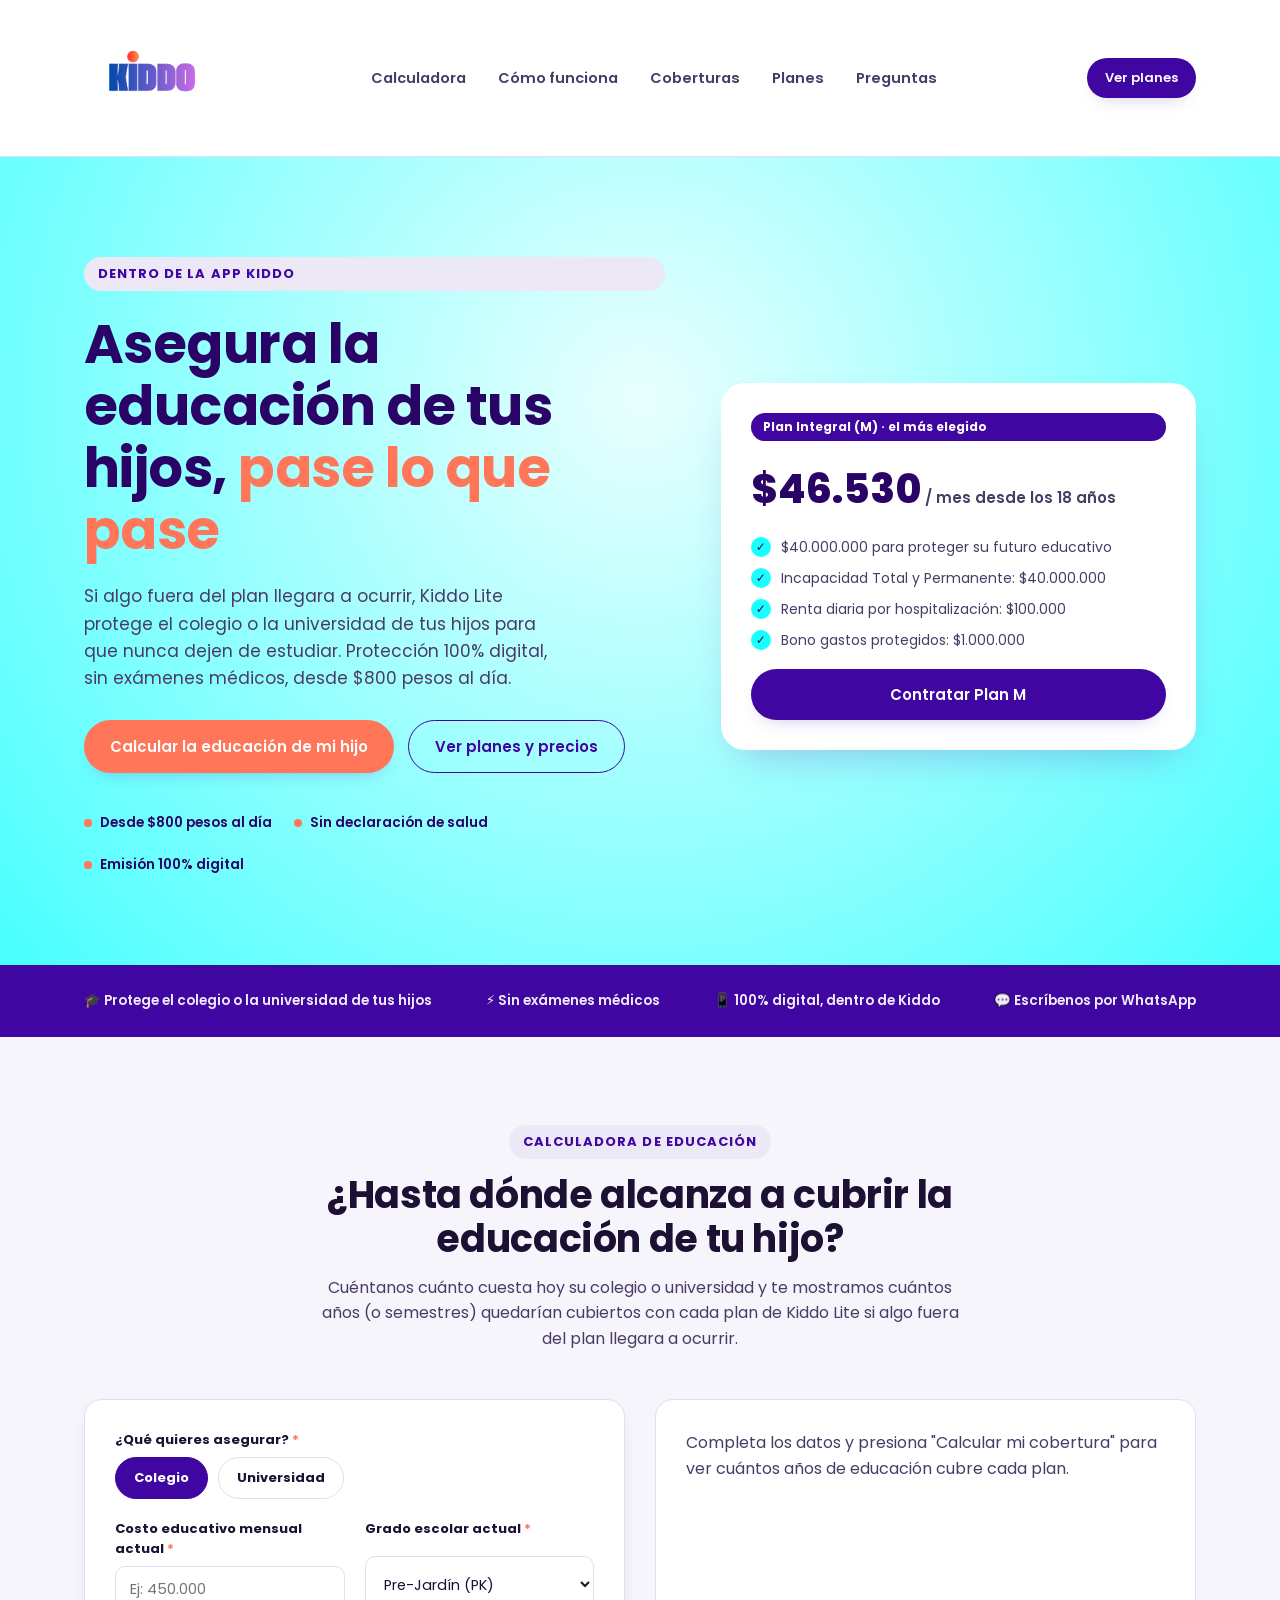
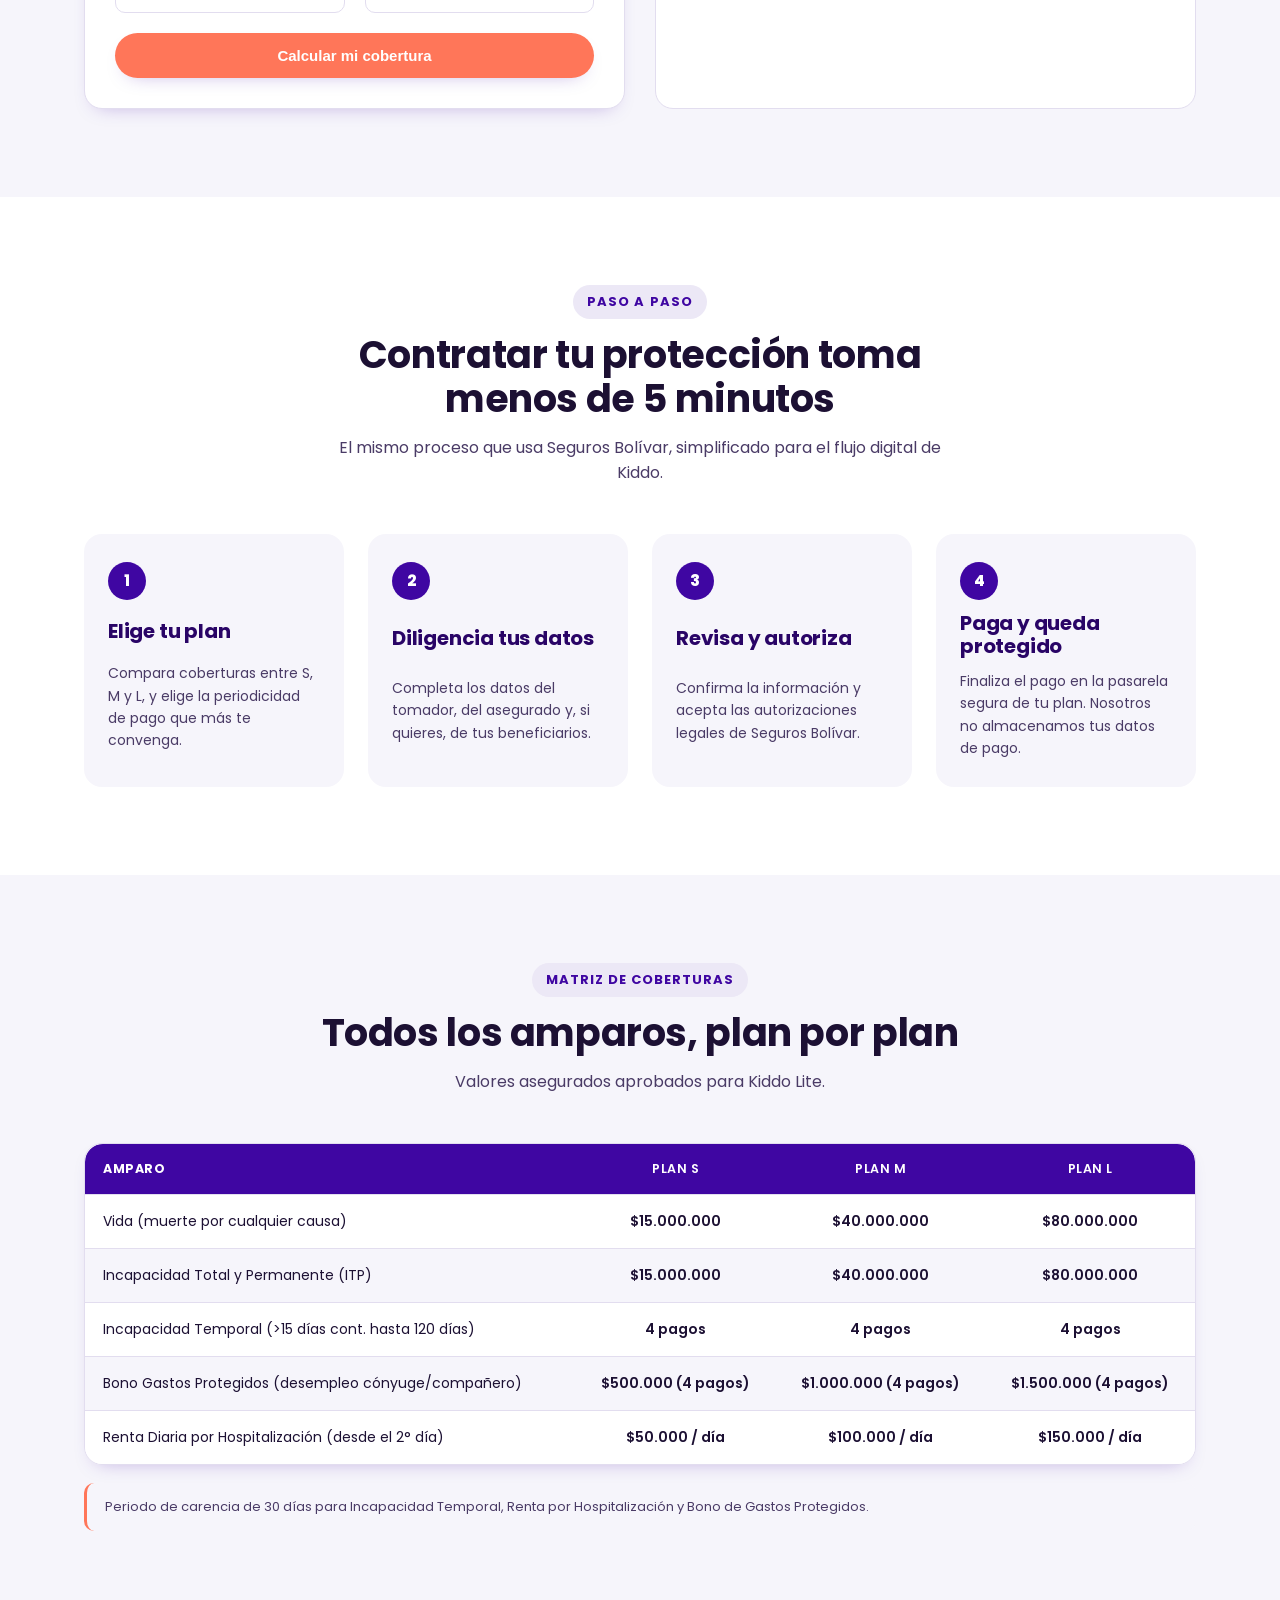
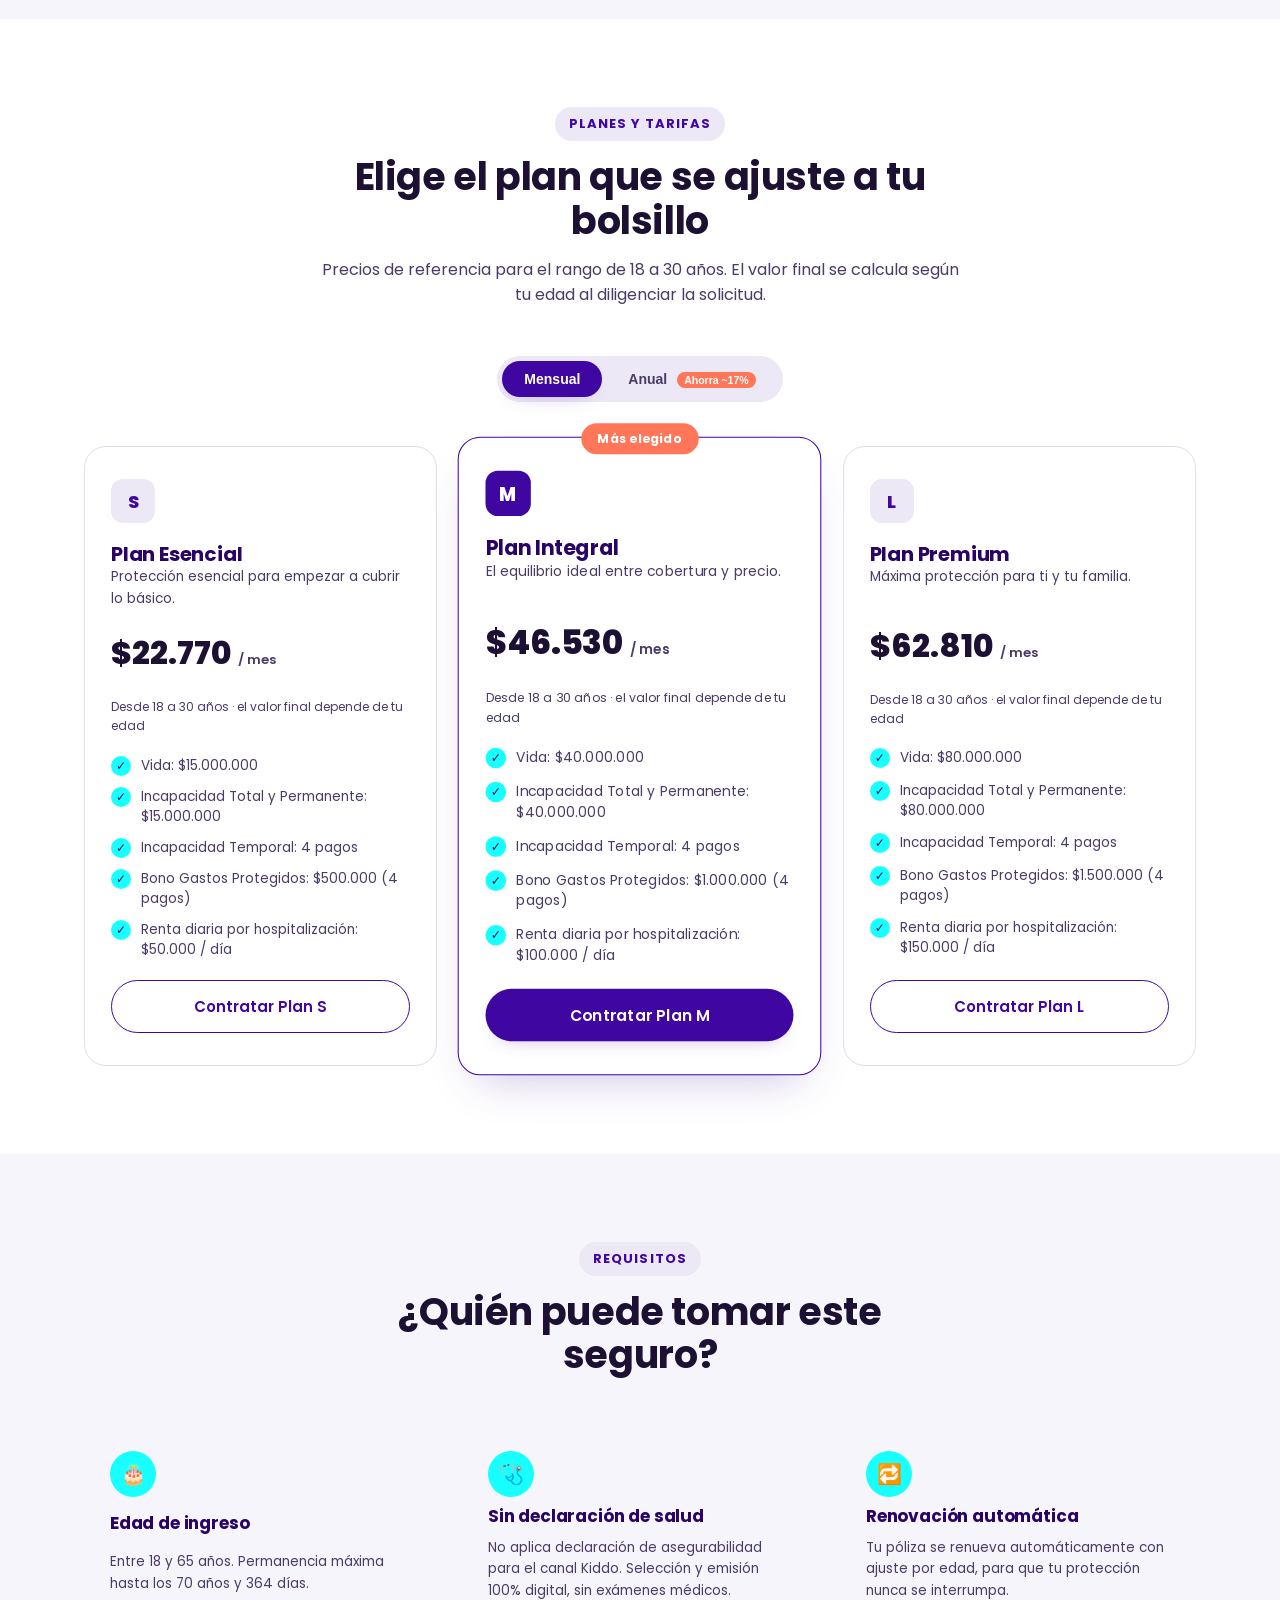
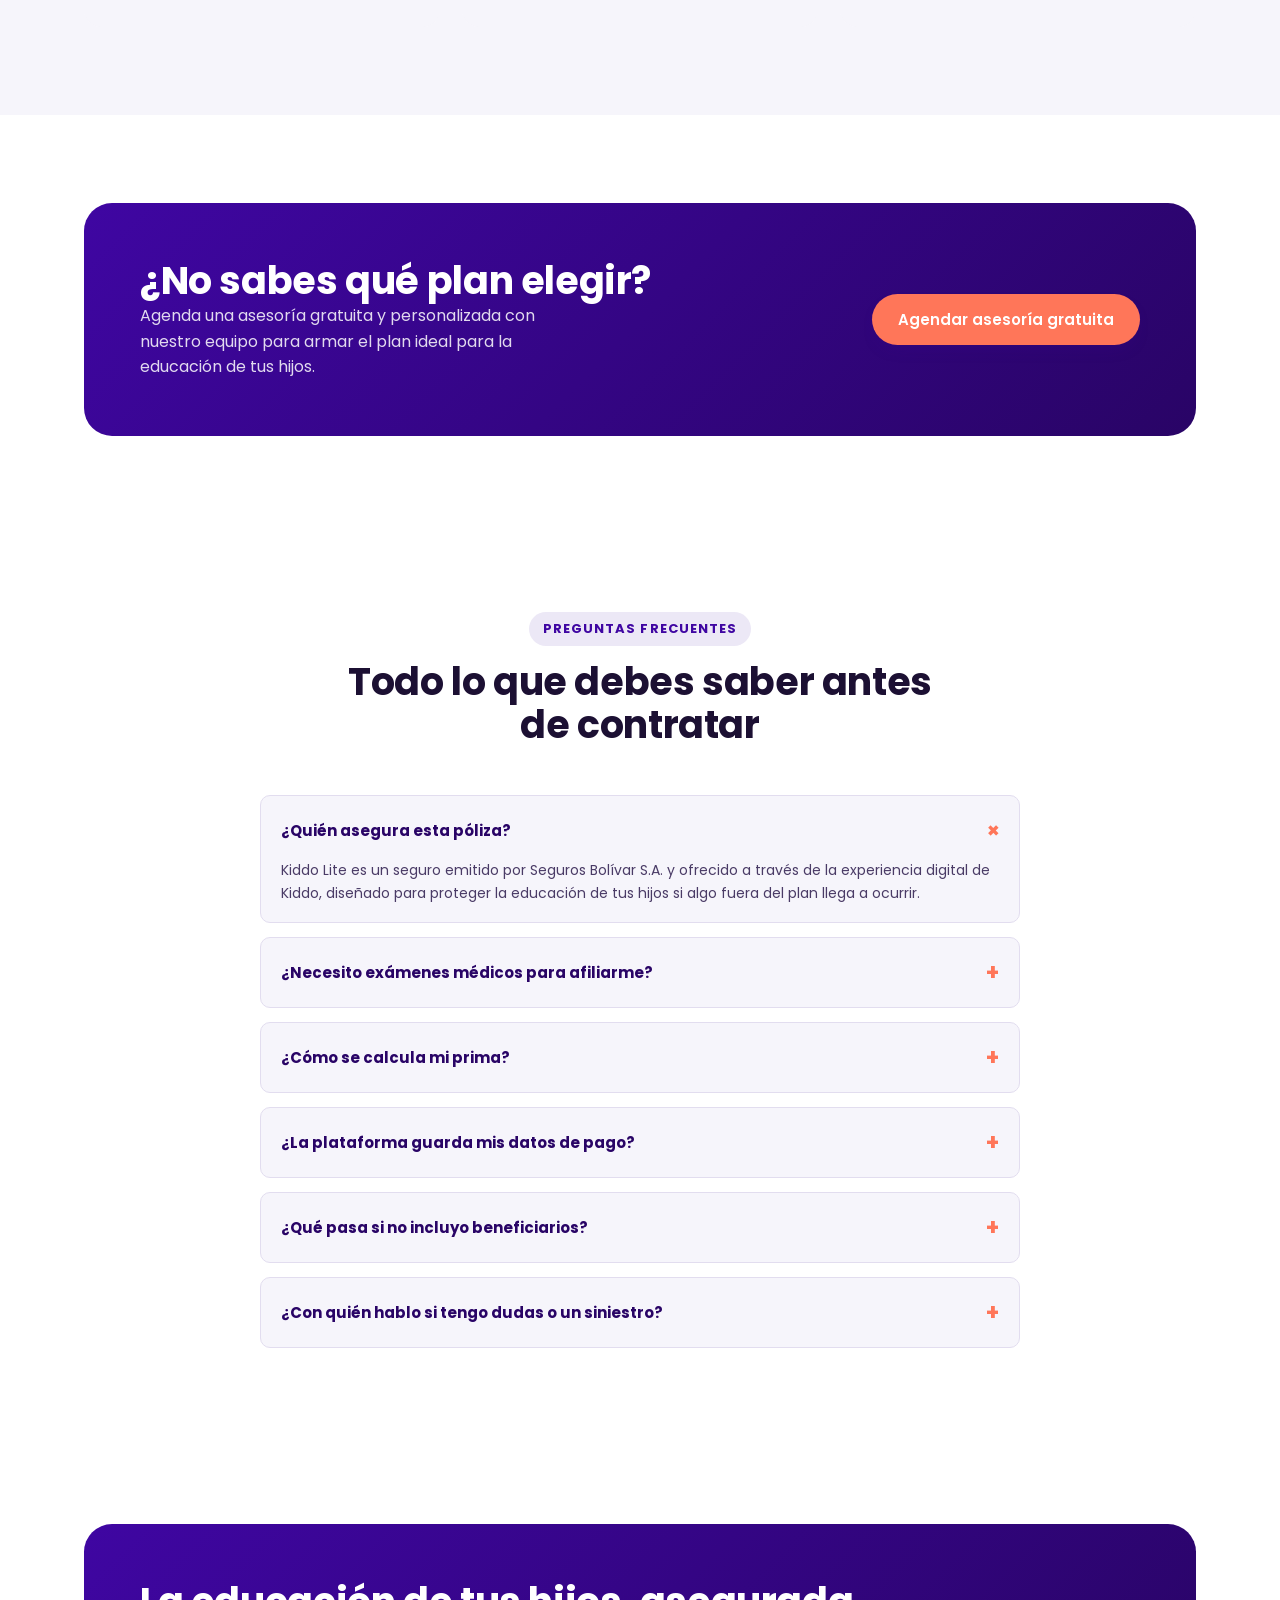
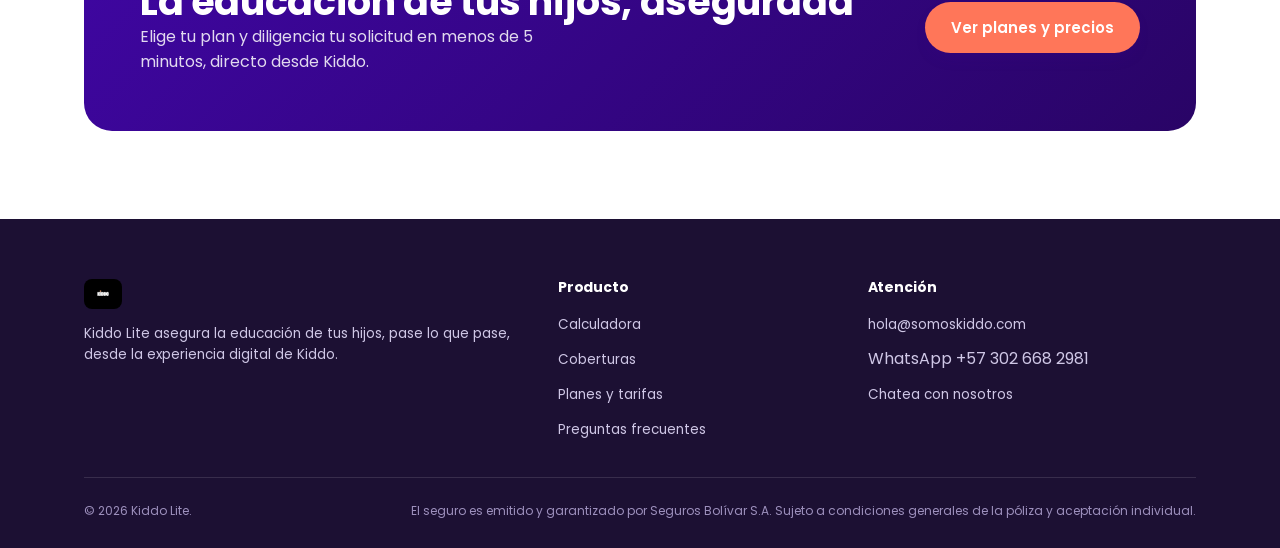
==== index.html @ c61761e7 "Initial commit: Kiddo Lite landing, solicitud y calculadora de educación Co-Authored-By: Claude Sonn" ====
<!DOCTYPE html>
<html lang="es">
<head>
<meta charset="UTF-8" />
<meta name="viewport" content="width=device-width, initial-scale=1.0" />
<title>Kiddo Lite — Asegura la educación de tus hijos</title>
<meta name="description" content="Kiddo Lite protege el colegio o la universidad de tus hijos si algo fuera del plan llega a ocurrir. 100% digital, sin exámenes médicos, desde $800 pesos al día." />
<link rel="icon" href="assets/img/simbolo-kiddo.png" />
<link rel="preconnect" href="https://fonts.googleapis.com" />
<link href="https://fonts.googleapis.com/css2?family=Poppins:wght@400;500;600;700;800&display=swap" rel="stylesheet" />
<link rel="stylesheet" href="assets/css/styles.css" />
</head>
<body>

<header class="site-header">
  <div class="container">
    <a href="index.html" class="logo"><img src="assets/img/logo-kiddo-color.png" alt="Kiddo" /></a>
    <nav class="nav-links">
      <a href="#calculadora">Calculadora</a>
      <a href="#como-funciona">Cómo funciona</a>
      <a href="#coberturas">Coberturas</a>
      <a href="#planes">Planes</a>
      <a href="#preguntas">Preguntas</a>
    </nav>
    <div class="header-actions">
      <a href="#planes" class="btn btn-morado btn-sm">Ver planes</a>
    </div>
  </div>
</header>

<section class="hero">
  <div class="container">
    <div class="hero-copy">
      <span class="eyebrow">Dentro de la app Kiddo</span>
      <h1>Asegura la educación de tus hijos, <span>pase lo que pase</span></h1>
      <p>Si algo fuera del plan llegara a ocurrir, Kiddo Lite protege el colegio o la universidad de tus hijos para que nunca dejen de estudiar. Protección 100% digital, sin exámenes médicos, desde $800 pesos al día.</p>
      <div class="hero-actions">
        <a href="#calculadora" class="btn btn-naranja">Calcular la educación de mi hijo</a>
        <a href="#planes" class="btn btn-ghost">Ver planes y precios</a>
      </div>
      <ul class="hero-trust">
        <li>Desde $800 pesos al día</li>
        <li>Sin declaración de salud</li>
        <li>Emisión 100% digital</li>
      </ul>
    </div>
    <div class="hero-card">
      <span class="tag">Plan Integral (M) · el más elegido</span>
      <div class="price">$46.530<small> / mes desde los 18 años</small></div>
      <ul>
        <li><span class="check">✓</span> $40.000.000 para proteger su futuro educativo</li>
        <li><span class="check">✓</span> Incapacidad Total y Permanente: $40.000.000</li>
        <li><span class="check">✓</span> Renta diaria por hospitalización: $100.000</li>
        <li><span class="check">✓</span> Bono gastos protegidos: $1.000.000</li>
      </ul>
      <a href="solicitud.html?plan=M&periodo=mensual" class="btn btn-morado btn-block">Contratar Plan M</a>
    </div>
  </div>
</section>

<div class="trust-strip">
  <div class="container">
    <span>🎓 Protege el colegio o la universidad de tus hijos</span>
    <span>⚡ Sin exámenes médicos</span>
    <span>📱 100% digital, dentro de Kiddo</span>
    <span>💬 Escríbenos por WhatsApp</span>
  </div>
</div>

<section id="calculadora" class="bg-soft">
  <div class="container">
    <div class="section-head">
      <span class="eyebrow">Calculadora de educación</span>
      <h2>¿Hasta dónde alcanza a cubrir la educación de tu hijo?</h2>
      <p>Cuéntanos cuánto cuesta hoy su colegio o universidad y te mostramos cuántos años (o semestres) quedarían cubiertos con cada plan de Kiddo Lite si algo fuera del plan llegara a ocurrir.</p>
    </div>

    <div class="calc-shell">
      <div class="calc-form">
        <div class="field full">
          <label>¿Qué quieres asegurar? <span class="req">*</span></label>
          <div class="radio-row" id="calc-radios-nivel">
            <label class="radio-chip"><input type="radio" name="calcNivel" value="colegio" /> Colegio</label>
            <label class="radio-chip"><input type="radio" name="calcNivel" value="universidad" /> Universidad</label>
          </div>
        </div>

        <div class="field-grid" id="calc-campos-colegio">
          <div class="field">
            <label>Costo educativo mensual actual <span class="req">*</span></label>
            <input type="number" id="calc-costo-colegio" min="0" placeholder="Ej: 450.000" />
          </div>
          <div class="field">
            <label>Grado escolar actual <span class="req">*</span></label>
            <select id="calc-grado"></select>
          </div>
        </div>

        <div class="field-grid" id="calc-campos-universidad" style="display:none">
          <div class="field full">
            <label>Costo por semestre actual <span class="req">*</span></label>
            <input type="number" id="calc-costo-universidad" min="0" placeholder="Ej: 6.500.000" />
          </div>
        </div>

        <span class="error-msg" id="calc-error" style="display:none">Ingresa un costo válido para calcular la cobertura.</span>

        <button type="button" class="btn btn-naranja" id="calc-btn">Calcular mi cobertura</button>
      </div>

      <div class="calc-resultado" id="calc-resultado">
        <p class="hint">Completa los datos y presiona "Calcular mi cobertura" para ver cuántos años de educación cubre cada plan.</p>
      </div>
    </div>
  </div>
</section>

<section id="como-funciona">
  <div class="container">
    <div class="section-head">
      <span class="eyebrow">Paso a paso</span>
      <h2>Contratar tu protección toma menos de 5 minutos</h2>
      <p>El mismo proceso que usa Seguros Bolívar, simplificado para el flujo digital de Kiddo.</p>
    </div>
    <div class="steps-grid">
      <div class="step-card">
        <div class="step-num">1</div>
        <h3>Elige tu plan</h3>
        <p>Compara coberturas entre S, M y L, y elige la periodicidad de pago que más te convenga.</p>
      </div>
      <div class="step-card">
        <div class="step-num">2</div>
        <h3>Diligencia tus datos</h3>
        <p>Completa los datos del tomador, del asegurado y, si quieres, de tus beneficiarios.</p>
      </div>
      <div class="step-card">
        <div class="step-num">3</div>
        <h3>Revisa y autoriza</h3>
        <p>Confirma la información y acepta las autorizaciones legales de Seguros Bolívar.</p>
      </div>
      <div class="step-card">
        <div class="step-num">4</div>
        <h3>Paga y queda protegido</h3>
        <p>Finaliza el pago en la pasarela segura de tu plan. Nosotros no almacenamos tus datos de pago.</p>
      </div>
    </div>
  </div>
</section>

<section id="coberturas" class="bg-soft">
  <div class="container">
    <div class="section-head">
      <span class="eyebrow">Matriz de coberturas</span>
      <h2>Todos los amparos, plan por plan</h2>
      <p>Valores asegurados aprobados para Kiddo Lite.</p>
    </div>
    <div class="table-wrap">
      <table class="cobertura-table">
        <thead>
          <tr>
            <th>Amparo</th>
            <th>Plan S</th>
            <th>Plan M</th>
            <th>Plan L</th>
          </tr>
        </thead>
        <tbody id="tabla-coberturas"></tbody>
      </table>
    </div>
    <p class="carencia-note" id="nota-carencia"></p>
  </div>
</section>

<section id="planes">
  <div class="container">
    <div class="section-head">
      <span class="eyebrow">Planes y tarifas</span>
      <h2>Elige el plan que se ajuste a tu bolsillo</h2>
      <p>Precios de referencia para el rango de 18 a 30 años. El valor final se calcula según tu edad al diligenciar la solicitud.</p>
    </div>

    <div class="text-center">
      <div class="pricing-toggle" role="group" aria-label="Periodicidad de pago">
        <button type="button" data-periodo="mensual" class="active">Mensual</button>
        <button type="button" data-periodo="anual">Anual <span class="save-badge">Ahorra ~17%</span></button>
      </div>
    </div>

    <div class="pricing-grid" id="pricing-grid"></div>
  </div>
</section>

<section id="elegibilidad" class="bg-soft">
  <div class="container">
    <div class="section-head">
      <span class="eyebrow">Requisitos</span>
      <h2>¿Quién puede tomar este seguro?</h2>
    </div>
    <div class="eligibility-grid">
      <div class="eligibility-card">
        <div class="icon-circle">🎂</div>
        <h3>Edad de ingreso</h3>
        <p>Entre 18 y 65 años. Permanencia máxima hasta los 70 años y 364 días.</p>
      </div>
      <div class="eligibility-card">
        <div class="icon-circle">🩺</div>
        <h3>Sin declaración de salud</h3>
        <p>No aplica declaración de asegurabilidad para el canal Kiddo. Selección y emisión 100% digital, sin exámenes médicos.</p>
      </div>
      <div class="eligibility-card">
        <div class="icon-circle">🔁</div>
        <h3>Renovación automática</h3>
        <p>Tu póliza se renueva automáticamente con ajuste por edad, para que tu protección nunca se interrumpa.</p>
      </div>
    </div>
  </div>
</section>

<section id="asesoria">
  <div class="container">
    <div class="cta-final">
      <div>
        <h2>¿No sabes qué plan elegir?</h2>
        <p>Agenda una asesoría gratuita y personalizada con nuestro equipo para armar el plan ideal para la educación de tus hijos.</p>
      </div>
      <a href="https://meetings.hubspot.com/marketto/kiddo" target="_blank" rel="noopener" class="btn btn-naranja">Agendar asesoría gratuita</a>
    </div>
  </div>
</section>

<section id="preguntas">
  <div class="container">
    <div class="section-head">
      <span class="eyebrow">Preguntas frecuentes</span>
      <h2>Todo lo que debes saber antes de contratar</h2>
    </div>
    <div class="faq-list">
      <details class="faq-item" open>
        <summary>¿Quién asegura esta póliza?</summary>
        <p>Kiddo Lite es un seguro emitido por Seguros Bolívar S.A. y ofrecido a través de la experiencia digital de Kiddo, diseñado para proteger la educación de tus hijos si algo fuera del plan llega a ocurrir.</p>
      </details>
      <details class="faq-item">
        <summary>¿Necesito exámenes médicos para afiliarme?</summary>
        <p>No. Para el canal Kiddo no aplica declaración de asegurabilidad ni exámenes médicos: el proceso de selección y emisión es 100% simplificado y digital.</p>
      </details>
      <details class="faq-item">
        <summary>¿Cómo se calcula mi prima?</summary>
        <p>La prima depende del plan elegido (S, M o L), la periodicidad de pago (mensual o anual) y tu rango de edad. La calculamos automáticamente al diligenciar tu fecha de nacimiento en la solicitud.</p>
      </details>
      <details class="faq-item">
        <summary>¿La plataforma guarda mis datos de pago?</summary>
        <p>No. Esta plataforma solo captura tus datos como tomador y asegurado para la solicitud. El pago se realiza en la pasarela segura de tu plan; nunca solicitamos ni almacenamos números de tarjeta o cuenta aquí.</p>
      </details>
      <details class="faq-item">
        <summary>¿Qué pasa si no incluyo beneficiarios?</summary>
        <p>Si no diligencias beneficiarios, aplica lo dispuesto por Ley (herederos), tal como lo indica el formulario oficial de Seguros Bolívar.</p>
      </details>
      <details class="faq-item">
        <summary>¿Con quién hablo si tengo dudas o un siniestro?</summary>
        <p>Puedes escribirnos a hola@somoskiddo.com o por WhatsApp al +57 302 668 2981. El pago de reclamaciones se realiza entre 20 y 25 días calendario después de radicar los soportes completos.</p>
      </details>
    </div>
  </div>
</section>

<section>
  <div class="container">
    <div class="cta-final">
      <div>
        <h2>La educación de tus hijos, asegurada</h2>
        <p>Elige tu plan y diligencia tu solicitud en menos de 5 minutos, directo desde Kiddo.</p>
      </div>
      <a href="#planes" class="btn btn-naranja">Ver planes y precios</a>
    </div>
  </div>
</section>

<footer class="site-footer">
  <div class="container">
    <div class="footer-grid">
      <div>
        <div class="footer-logo"><img src="assets/img/logo-kiddo-white-blackbg.png" alt="Kiddo" style="background:#000;border-radius:8px;padding:6px 10px;" /></div>
        <p>Kiddo Lite asegura la educación de tus hijos, pase lo que pase, desde la experiencia digital de Kiddo.</p>
      </div>
      <div>
        <h4>Producto</h4>
        <ul>
          <li><a href="#calculadora">Calculadora</a></li>
          <li><a href="#coberturas">Coberturas</a></li>
          <li><a href="#planes">Planes y tarifas</a></li>
          <li><a href="#preguntas">Preguntas frecuentes</a></li>
        </ul>
      </div>
      <div>
        <h4>Atención</h4>
        <ul>
          <li><a href="mailto:hola@somoskiddo.com">hola@somoskiddo.com</a></li>
          <li>WhatsApp +57 302 668 2981</li>
          <li><a href="https://wa.me/15175144120" target="_blank" rel="noopener">Chatea con nosotros</a></li>
        </ul>
      </div>
    </div>
    <div class="footer-bottom">
      <span>© 2026 Kiddo Lite.</span>
      <span>El seguro es emitido y garantizado por Seguros Bolívar S.A. Sujeto a condiciones generales de la póliza y aceptación individual.</span>
    </div>
  </div>
</footer>

<script src="assets/js/data.js"></script>
<script src="assets/js/main.js"></script>
<script src="assets/js/calculadora.js"></script>
</body>
</html>
---- assets/css/styles.css ----
/* ==========================================================================
   Kiddo Lite — Asegura la educación de tus hijos
   Paleta de marca: azul claro #17FFFF · morado #3F06A2 · naranja #FF7659 · blanco #FFFFFF
   ========================================================================== */

:root {
  --azul-claro: #17ffff;
  --morado: #3f06a2;
  --morado-oscuro: #290466;
  --naranja: #ff7659;
  --naranja-oscuro: #e85a3d;
  --blanco: #ffffff;

  --tinta: #1c1033;
  --tinta-suave: #4a3b66;
  --gris-100: #f6f5fb;
  --gris-200: #ece8f6;
  --gris-300: #d9d2ea;
  --linea: #e2ddef;

  --exito: #1f9d55;
  --alerta: #c0392b;

  --radio: 18px;
  --radio-sm: 10px;
  --sombra: 0 20px 45px -20px rgba(63, 6, 162, 0.28);
  --sombra-sm: 0 8px 20px -12px rgba(63, 6, 162, 0.35);

  --fuente: "Poppins", "Segoe UI", system-ui, -apple-system, sans-serif;
}

* {
  box-sizing: border-box;
}

html {
  scroll-behavior: smooth;
}

body {
  margin: 0;
  font-family: var(--fuente);
  color: var(--tinta);
  background: var(--blanco);
  -webkit-font-smoothing: antialiased;
}

img {
  max-width: 100%;
  display: block;
}

a {
  color: inherit;
  text-decoration: none;
}

ul {
  margin: 0;
  padding: 0;
  list-style: none;
}

.container {
  width: 100%;
  max-width: 1160px;
  margin: 0 auto;
  padding: 0 24px;
}

section {
  padding: 88px 0;
}

.eyebrow {
  display: inline-flex;
  align-items: center;
  gap: 8px;
  font-size: 13px;
  font-weight: 700;
  letter-spacing: 0.08em;
  text-transform: uppercase;
  color: var(--morado);
  background: var(--gris-200);
  padding: 7px 14px;
  border-radius: 999px;
}

h1,
h2,
h3,
h4 {
  margin: 0;
  font-weight: 700;
  line-height: 1.15;
  letter-spacing: -0.01em;
}

h1 {
  font-size: clamp(34px, 5vw, 54px);
}

h2 {
  font-size: clamp(28px, 3.6vw, 38px);
}

h3 {
  font-size: 20px;
}

p {
  margin: 0;
  line-height: 1.6;
  color: var(--tinta-suave);
}

.section-head {
  max-width: 640px;
  margin: 0 auto 48px;
  text-align: center;
  display: grid;
  gap: 14px;
  justify-items: center;
}

.section-head.left {
  margin: 0 0 40px;
  text-align: left;
  justify-items: start;
}

/* ---------- Botones ---------- */
.btn {
  display: inline-flex;
  align-items: center;
  justify-content: center;
  gap: 8px;
  padding: 14px 26px;
  border-radius: 999px;
  font-weight: 600;
  font-size: 15px;
  border: none;
  cursor: pointer;
  transition: transform 0.15s ease, box-shadow 0.15s ease, background 0.15s ease;
  white-space: nowrap;
}

.btn:active {
  transform: translateY(1px);
}

.btn-naranja {
  background: var(--naranja);
  color: var(--blanco);
  box-shadow: var(--sombra-sm);
}

.btn-naranja:hover {
  background: var(--naranja-oscuro);
}

.btn-morado {
  background: var(--morado);
  color: var(--blanco);
  box-shadow: var(--sombra-sm);
}

.btn-morado:hover {
  background: var(--morado-oscuro);
}

.btn-ghost {
  background: transparent;
  color: var(--morado);
  border: 1.5px solid var(--morado);
}

.btn-ghost:hover {
  background: var(--gris-200);
}

.btn-block {
  width: 100%;
}

.btn-sm {
  padding: 10px 18px;
  font-size: 13px;
}

.btn[disabled] {
  opacity: 0.45;
  cursor: not-allowed;
}

/* ---------- Header ---------- */
.site-header {
  position: sticky;
  top: 0;
  z-index: 50;
  background: rgba(255, 255, 255, 0.9);
  backdrop-filter: blur(10px);
  border-bottom: 1px solid var(--linea);
}

.site-header .container {
  display: flex;
  align-items: center;
  justify-content: space-between;
  min-height: 78px;
  padding-top: 10px;
  padding-bottom: 10px;
}

.logo img {
  height: 136px;
  width: auto;
}

.nav-links {
  display: flex;
  align-items: center;
  gap: 32px;
}

.nav-links a {
  font-size: 14.5px;
  font-weight: 600;
  color: var(--tinta-suave);
}

.nav-links a:hover {
  color: var(--morado);
}

.header-actions {
  display: flex;
  align-items: center;
  gap: 14px;
}

.nav-toggle {
  display: none;
}

/* ---------- Hero ---------- */
.hero {
  position: relative;
  overflow: hidden;
  padding: 100px 0 90px;
  background: radial-gradient(circle at 50% 30%, #e9fffe 0%, var(--azul-claro) 130%);
}

.hero .container {
  display: grid;
  grid-template-columns: 1.1fr 0.9fr;
  gap: 56px;
  align-items: center;
}

.hero-copy {
  display: grid;
  gap: 22px;
}

.hero-copy h1 {
  color: var(--morado-oscuro);
}

.hero-copy h1 span {
  color: var(--naranja);
}

.hero-copy p {
  font-size: 17px;
  max-width: 480px;
}

.hero-actions {
  display: flex;
  gap: 14px;
  flex-wrap: wrap;
  margin-top: 6px;
}

.hero-trust {
  display: flex;
  flex-wrap: wrap;
  gap: 22px;
  margin-top: 18px;
}

.hero-trust li {
  display: flex;
  align-items: center;
  gap: 8px;
  font-size: 13.5px;
  font-weight: 600;
  color: var(--morado-oscuro);
}

.hero-trust li::before {
  content: "";
  width: 8px;
  height: 8px;
  border-radius: 50%;
  background: var(--naranja);
}

.hero-card {
  background: var(--blanco);
  border-radius: 24px;
  box-shadow: var(--sombra);
  padding: 30px;
  display: grid;
  gap: 18px;
}

.hero-card .tag {
  display: inline-flex;
  align-self: flex-start;
  background: var(--morado);
  color: var(--blanco);
  font-size: 12px;
  font-weight: 700;
  padding: 5px 12px;
  border-radius: 999px;
}

.hero-card .price {
  font-size: 40px;
  font-weight: 800;
  color: var(--morado-oscuro);
}

.hero-card .price small {
  font-size: 15px;
  font-weight: 600;
  color: var(--tinta-suave);
}

.hero-card ul {
  display: grid;
  gap: 10px;
}

.hero-card ul li {
  display: flex;
  gap: 10px;
  font-size: 14px;
  color: var(--tinta-suave);
}

.check {
  flex: none;
  width: 20px;
  height: 20px;
  border-radius: 50%;
  background: var(--azul-claro);
  display: grid;
  place-items: center;
  font-size: 12px;
  color: var(--morado-oscuro);
  font-weight: 800;
}

/* ---------- Trust strip ---------- */
.trust-strip {
  padding: 26px 0;
  background: var(--morado);
}

.trust-strip .container {
  display: flex;
  flex-wrap: wrap;
  gap: 20px 44px;
  justify-content: space-between;
  align-items: center;
}

.trust-strip span {
  color: var(--blanco);
  font-size: 13.5px;
  font-weight: 600;
  opacity: 0.92;
}

/* ---------- Cómo funciona ---------- */
.steps-grid {
  display: grid;
  grid-template-columns: repeat(4, 1fr);
  gap: 24px;
}

.step-card {
  background: var(--gris-100);
  border-radius: var(--radio);
  padding: 28px 24px;
  display: grid;
  gap: 12px;
}

.step-num {
  width: 38px;
  height: 38px;
  border-radius: 50%;
  background: var(--morado);
  color: var(--blanco);
  font-weight: 800;
  display: grid;
  place-items: center;
  font-size: 15px;
}

.step-card h3 {
  color: var(--morado-oscuro);
}

.step-card p {
  font-size: 14px;
}

/* ---------- Coberturas ---------- */
.table-wrap {
  overflow-x: auto;
  border-radius: var(--radio);
  box-shadow: var(--sombra-sm);
  border: 1px solid var(--linea);
}

table.cobertura-table {
  width: 100%;
  border-collapse: collapse;
  min-width: 640px;
  background: var(--blanco);
}

table.cobertura-table th,
table.cobertura-table td {
  padding: 16px 18px;
  text-align: left;
  font-size: 14px;
  border-bottom: 1px solid var(--linea);
}

table.cobertura-table thead th {
  background: var(--morado);
  color: var(--blanco);
  font-size: 12.5px;
  text-transform: uppercase;
  letter-spacing: 0.04em;
}

table.cobertura-table thead th:first-child {
  border-top-left-radius: var(--radio);
}

table.cobertura-table thead th:last-child {
  border-top-right-radius: var(--radio);
}

table.cobertura-table td:not(:first-child),
table.cobertura-table th:not(:first-child) {
  text-align: center;
  font-weight: 600;
}

table.cobertura-table tbody tr:last-child td {
  border-bottom: none;
}

table.cobertura-table tbody tr:nth-child(even) {
  background: var(--gris-100);
}

.carencia-note {
  margin-top: 18px;
  font-size: 13px;
  color: var(--tinta-suave);
  background: var(--gris-100);
  padding: 14px 18px;
  border-radius: var(--radio-sm);
  border-left: 3px solid var(--naranja);
}

/* ---------- Pricing ---------- */
.pricing-toggle {
  display: inline-flex;
  align-items: center;
  gap: 4px;
  background: var(--gris-200);
  padding: 5px;
  border-radius: 999px;
  margin: 0 auto 44px;
}

.pricing-toggle button {
  border: none;
  background: transparent;
  padding: 10px 22px;
  border-radius: 999px;
  font-weight: 700;
  font-size: 14px;
  color: var(--tinta-suave);
  cursor: pointer;
  transition: all 0.15s ease;
}

.pricing-toggle button.active {
  background: var(--morado);
  color: var(--blanco);
  box-shadow: var(--sombra-sm);
}

.pricing-toggle .save-badge {
  font-size: 10.5px;
  background: var(--naranja);
  color: var(--blanco);
  padding: 2px 7px;
  border-radius: 999px;
  margin-left: 6px;
  vertical-align: middle;
}

.pricing-grid {
  display: grid;
  grid-template-columns: repeat(3, 1fr);
  gap: 26px;
  align-items: stretch;
}

.plan-card {
  position: relative;
  background: var(--blanco);
  border: 1.5px solid var(--linea);
  border-radius: 22px;
  padding: 32px 26px;
  display: flex;
  flex-direction: column;
  gap: 20px;
  transition: transform 0.18s ease, box-shadow 0.18s ease;
}

.plan-card:hover {
  transform: translateY(-4px);
  box-shadow: var(--sombra);
}

.plan-card.destacado {
  border-color: var(--morado);
  box-shadow: var(--sombra);
  transform: scale(1.03);
}

.plan-card.destacado:hover {
  transform: scale(1.03) translateY(-4px);
}

.plan-badge {
  position: absolute;
  top: -14px;
  left: 50%;
  transform: translateX(-50%);
  background: var(--naranja);
  color: var(--blanco);
  font-size: 12px;
  font-weight: 700;
  padding: 6px 16px;
  border-radius: 999px;
  white-space: nowrap;
}

.plan-tag {
  width: 44px;
  height: 44px;
  border-radius: 12px;
  background: var(--gris-200);
  color: var(--morado);
  font-weight: 800;
  display: grid;
  place-items: center;
  font-size: 18px;
}

.plan-card.destacado .plan-tag {
  background: var(--morado);
  color: var(--blanco);
}

.plan-card h3 {
  color: var(--morado-oscuro);
}

.plan-desc {
  font-size: 13.5px;
  min-height: 36px;
}

.plan-price {
  display: flex;
  align-items: baseline;
  gap: 6px;
}

.plan-price .amount {
  font-size: 32px;
  font-weight: 800;
  color: var(--tinta);
}

.plan-price .period {
  font-size: 13px;
  color: var(--tinta-suave);
  font-weight: 600;
}

.plan-price-note {
  font-size: 12px;
  color: var(--tinta-suave);
}

.plan-features {
  display: grid;
  gap: 11px;
  flex: 1;
}

.plan-features li {
  display: flex;
  gap: 10px;
  font-size: 13.5px;
  color: var(--tinta-suave);
}

/* ---------- Elegibilidad ---------- */
.eligibility-grid {
  display: grid;
  grid-template-columns: repeat(3, 1fr);
  gap: 22px;
}

.eligibility-card {
  background: var(--gris-100);
  border-radius: var(--radio);
  padding: 26px;
  display: grid;
  gap: 10px;
}

.eligibility-card .icon-circle {
  width: 46px;
  height: 46px;
  border-radius: 50%;
  background: var(--azul-claro);
  display: grid;
  place-items: center;
  font-size: 20px;
}

.eligibility-card h3 {
  color: var(--morado-oscuro);
  font-size: 17px;
}

.eligibility-card p {
  font-size: 13.5px;
}

/* ---------- FAQ ---------- */
.faq-list {
  max-width: 760px;
  margin: 0 auto;
  display: grid;
  gap: 14px;
}

details.faq-item {
  border: 1px solid var(--linea);
  border-radius: var(--radio-sm);
  padding: 18px 20px;
  background: var(--gris-100);
}

details.faq-item summary {
  cursor: pointer;
  font-weight: 700;
  font-size: 15px;
  color: var(--morado-oscuro);
  list-style: none;
  display: flex;
  justify-content: space-between;
  align-items: center;
  gap: 12px;
}

details.faq-item summary::-webkit-details-marker {
  display: none;
}

details.faq-item summary::after {
  content: "+";
  font-size: 22px;
  color: var(--naranja);
  transition: transform 0.15s ease;
}

details.faq-item[open] summary::after {
  transform: rotate(45deg);
}

details.faq-item p {
  margin-top: 12px;
  font-size: 14px;
}

/* ---------- CTA final ---------- */
.cta-final {
  background: linear-gradient(135deg, var(--morado) 0%, var(--morado-oscuro) 100%);
  border-radius: 28px;
  padding: 56px;
  display: flex;
  align-items: center;
  justify-content: space-between;
  gap: 30px;
  flex-wrap: wrap;
}

.cta-final h2,
.cta-final p {
  color: var(--blanco);
}

.cta-final p {
  opacity: 0.85;
  max-width: 420px;
}

/* ---------- Footer ---------- */
.site-footer {
  background: var(--tinta);
  color: #cfc7e6;
  padding: 60px 0 28px;
}

.footer-grid {
  display: grid;
  grid-template-columns: 1.6fr 1fr 1.2fr;
  gap: 36px;
  padding-bottom: 36px;
  border-bottom: 1px solid rgba(255, 255, 255, 0.12);
}

.footer-grid h4 {
  color: var(--blanco);
  font-size: 14px;
  margin-bottom: 16px;
}

.footer-grid ul {
  display: grid;
  gap: 10px;
}

.footer-grid a,
.footer-grid p {
  font-size: 13.5px;
  color: #cfc7e6;
}

.footer-grid a:hover {
  color: var(--azul-claro);
}

.footer-logo img {
  height: 30px;
  margin-bottom: 14px;
}

.footer-bottom {
  padding-top: 24px;
  display: flex;
  justify-content: space-between;
  flex-wrap: wrap;
  gap: 12px;
  font-size: 12px;
  color: #9d90bd;
}

/* ---------- Formulario de solicitud ---------- */
.form-header {
  background: var(--gris-100);
  border-bottom: 1px solid var(--linea);
  padding: 28px 0;
}

.form-header .container {
  display: flex;
  align-items: center;
  justify-content: space-between;
  gap: 20px;
  flex-wrap: wrap;
}

.plan-pill {
  display: inline-flex;
  align-items: center;
  gap: 10px;
  background: var(--blanco);
  border: 1px solid var(--linea);
  padding: 8px 16px;
  border-radius: 999px;
  font-size: 13px;
  font-weight: 700;
  color: var(--morado);
}

.progress-track {
  display: flex;
  gap: 8px;
  margin-top: 18px;
}

.progress-track span {
  flex: 1;
  height: 5px;
  border-radius: 999px;
  background: var(--gris-300);
}

.progress-track span.done {
  background: var(--morado);
}

.progress-steps {
  display: flex;
  justify-content: space-between;
  margin-top: 10px;
}

.progress-steps li {
  font-size: 12px;
  font-weight: 600;
  color: var(--tinta-suave);
  flex: 1;
  text-align: center;
}

.progress-steps li:first-child {
  text-align: left;
}

.progress-steps li:last-child {
  text-align: right;
}

.progress-steps li.active {
  color: var(--morado);
}

.form-shell {
  padding: 48px 0 90px;
}

.form-shell .container {
  max-width: 780px;
}

.form-panel {
  display: none;
  background: var(--blanco);
  border: 1px solid var(--linea);
  border-radius: 22px;
  padding: 38px;
  box-shadow: var(--sombra-sm);
}

.form-panel.active {
  display: block;
  animation: fadeIn 0.25s ease;
}

@keyframes fadeIn {
  from {
    opacity: 0;
    transform: translateY(6px);
  }
  to {
    opacity: 1;
    transform: translateY(0);
  }
}

.form-panel h2 {
  font-size: 24px;
  color: var(--morado-oscuro);
}

.form-panel > p.hint {
  margin-top: 8px;
  font-size: 13.5px;
}

.field-grid {
  display: grid;
  grid-template-columns: 1fr 1fr;
  gap: 20px;
  margin-top: 28px;
}

.field {
  display: grid;
  gap: 7px;
}

.field.full {
  grid-column: 1 / -1;
}

.field label {
  font-size: 13px;
  font-weight: 700;
  color: var(--tinta);
}

.field label .opt {
  font-weight: 500;
  color: var(--tinta-suave);
  text-transform: none;
}

.field label .req {
  color: var(--naranja);
}

.field input,
.field select,
.field textarea {
  width: 100%;
  padding: 12px 14px;
  border: 1.5px solid var(--linea);
  border-radius: var(--radio-sm);
  font-family: var(--fuente);
  font-size: 14.5px;
  color: var(--tinta);
  background: var(--blanco);
  transition: border-color 0.15s ease, box-shadow 0.15s ease;
}

.field input:focus,
.field select:focus,
.field textarea:focus {
  outline: none;
  border-color: var(--morado);
  box-shadow: 0 0 0 3px rgba(63, 6, 162, 0.12);
}

.field .error-msg {
  display: none;
  font-size: 12px;
  color: var(--alerta);
  font-weight: 600;
}

.field.invalid input,
.field.invalid select {
  border-color: var(--alerta);
}

.field.invalid .error-msg {
  display: block;
}

.radio-row {
  display: flex;
  gap: 10px;
  flex-wrap: wrap;
}

.radio-chip {
  border: 1.5px solid var(--linea);
  border-radius: 999px;
  padding: 10px 18px;
  font-size: 13.5px;
  font-weight: 600;
  cursor: pointer;
  color: var(--tinta-suave);
  transition: all 0.15s ease;
}

.radio-chip input {
  display: none;
}

.radio-chip.checked {
  background: var(--morado);
  border-color: var(--morado);
  color: var(--blanco);
}

.age-banner {
  margin-top: 22px;
  padding: 16px 18px;
  border-radius: var(--radio-sm);
  background: var(--gris-100);
  border-left: 3px solid var(--morado);
  font-size: 13.5px;
  display: none;
}

.age-banner.show {
  display: block;
}

.age-banner.alerta {
  border-left-color: var(--alerta);
  background: #fdecea;
  color: #7a271f;
}

.beneficiario-row {
  display: grid;
  grid-template-columns: 2fr 1.3fr 0.8fr;
  gap: 12px;
  align-items: end;
  padding: 16px;
  background: var(--gris-100);
  border-radius: var(--radio-sm);
  margin-bottom: 12px;
}

.beneficiario-row .field label {
  font-size: 11.5px;
}

.pct-fixed {
  width: 100%;
  padding: 12px 14px;
  border-radius: var(--radio-sm);
  background: var(--azul-claro);
  color: var(--morado-oscuro);
  font-weight: 800;
  text-align: center;
  font-size: 14.5px;
}

.icon-btn {
  width: 40px;
  height: 40px;
  border-radius: 10px;
  border: 1.5px solid var(--linea);
  background: var(--blanco);
  color: var(--alerta);
  font-size: 16px;
  cursor: pointer;
}

.add-beneficiario {
  margin-top: 6px;
}

.legal-box {
  margin-top: 26px;
  display: grid;
  gap: 14px;
}

.check-row {
  display: flex;
  gap: 12px;
  align-items: flex-start;
  font-size: 13px;
  color: var(--tinta-suave);
}

.check-row input {
  margin-top: 3px;
  flex: none;
  width: 17px;
  height: 17px;
  accent-color: var(--morado);
}

.check-row a {
  color: var(--morado);
  font-weight: 600;
  text-decoration: underline;
}

.review-block {
  margin-top: 24px;
  display: grid;
  gap: 18px;
}

.review-card {
  border: 1px solid var(--linea);
  border-radius: var(--radio-sm);
  padding: 18px 20px;
}

.review-card h4 {
  font-size: 13px;
  text-transform: uppercase;
  letter-spacing: 0.04em;
  color: var(--morado);
  margin-bottom: 10px;
}

.review-row {
  display: flex;
  justify-content: space-between;
  gap: 12px;
  padding: 6px 0;
  font-size: 13.5px;
  border-bottom: 1px dashed var(--linea);
}

.review-row:last-child {
  border-bottom: none;
}

.review-row span:first-child {
  color: var(--tinta-suave);
}

.review-row span:last-child {
  font-weight: 600;
  text-align: right;
}

.prima-total {
  display: flex;
  justify-content: space-between;
  align-items: center;
  background: var(--morado);
  color: var(--blanco);
  padding: 20px 22px;
  border-radius: var(--radio-sm);
}

.prima-total .amount {
  font-size: 26px;
  font-weight: 800;
}

.form-nav {
  display: flex;
  justify-content: space-between;
  margin-top: 32px;
  gap: 14px;
}

.form-nav .spacer {
  flex: 1;
}

/* Pantalla de confirmación */
.confirm-panel {
  text-align: center;
  gap: 18px;
  justify-items: center;
}

.confirm-panel.active {
  display: grid;
}

.confirm-icon {
  width: 70px;
  height: 70px;
  border-radius: 50%;
  background: var(--azul-claro);
  display: grid;
  place-items: center;
  font-size: 32px;
  color: var(--morado-oscuro);
}

.confirm-id {
  font-family: monospace;
  background: var(--gris-100);
  padding: 8px 16px;
  border-radius: 999px;
  font-size: 13px;
  font-weight: 700;
  color: var(--morado);
}

.pay-options {
  display: grid;
  grid-template-columns: repeat(3, 1fr);
  gap: 14px;
  width: 100%;
  margin-top: 10px;
}

.pay-option {
  border: 1.5px solid var(--linea);
  border-radius: var(--radio-sm);
  padding: 18px;
  display: grid;
  gap: 10px;
}

.pay-option .amount {
  font-size: 20px;
  font-weight: 800;
  color: var(--morado-oscuro);
}

/* ---------- Utilidades ---------- */
.text-center {
  text-align: center;
}

.mt-24 {
  margin-top: 24px;
}

.bg-soft {
  background: var(--gris-100);
}

.notice-banner {
  background: #fff4ea;
  border: 1px solid #ffd9be;
  color: #8a4a26;
  font-size: 12.5px;
  padding: 10px 16px;
  border-radius: var(--radio-sm);
  text-align: center;
}

/* ---------- Responsive ---------- */
/* ---------- Calculadora de educación ---------- */
.calc-shell {
  display: grid;
  grid-template-columns: 1fr 1fr;
  gap: 30px;
  align-items: start;
}

.calc-form {
  background: var(--blanco);
  border: 1px solid var(--linea);
  border-radius: var(--radio);
  padding: 30px;
  box-shadow: var(--sombra-sm);
  display: grid;
  gap: 20px;
}

.calc-form .field-grid {
  margin-top: 0;
}

.calc-resultado {
  background: var(--blanco);
  border: 1px solid var(--linea);
  border-radius: var(--radio);
  padding: 30px;
  display: grid;
  gap: 16px;
  min-height: 100%;
}

.calc-resumen {
  background: var(--gris-100);
  border-radius: var(--radio-sm);
  padding: 16px 18px;
  font-size: 13.5px;
  color: var(--tinta-suave);
  border-left: 3px solid var(--naranja);
}

.calc-resumen strong {
  color: var(--tinta);
}

.calc-card {
  border: 1.5px solid var(--linea);
  border-radius: var(--radio-sm);
  padding: 18px 20px;
  display: grid;
  gap: 8px;
}

.calc-card.destacado {
  border-color: var(--morado);
  box-shadow: var(--sombra-sm);
}

.calc-card-top {
  display: flex;
  align-items: center;
  gap: 10px;
}

.calc-card-tag {
  width: 32px;
  height: 32px;
  border-radius: 9px;
  background: var(--gris-200);
  color: var(--morado);
  font-weight: 800;
  font-size: 14px;
  display: grid;
  place-items: center;
}

.calc-card.destacado .calc-card-tag {
  background: var(--morado);
  color: var(--blanco);
}

.calc-card-valor {
  font-size: 12.5px;
  color: var(--tinta-suave);
}

.calc-card-cobertura {
  font-size: 15px;
  color: var(--morado-oscuro);
}

.calc-card-cobertura strong {
  font-size: 18px;
}

.calc-progress {
  height: 8px;
  border-radius: 999px;
  background: var(--gris-200);
  overflow: hidden;
}

.calc-progress span {
  display: block;
  height: 100%;
  background: var(--naranja);
  border-radius: 999px;
}

.calc-progress-label {
  font-size: 11.5px;
  color: var(--tinta-suave);
}

@media (max-width: 900px) {
  .calc-shell {
    grid-template-columns: 1fr;
  }
}

@media (max-width: 960px) {
  .hero .container {
    grid-template-columns: 1fr;
  }

  .steps-grid,
  .eligibility-grid {
    grid-template-columns: repeat(2, 1fr);
  }

  .pricing-grid {
    grid-template-columns: 1fr;
    max-width: 420px;
    margin: 0 auto;
  }

  .plan-card.destacado {
    transform: none;
  }

  .footer-grid {
    grid-template-columns: 1fr 1fr;
  }
}

@media (max-width: 720px) {
  .nav-links {
    display: none;
  }

  section {
    padding: 60px 0;
  }

  .field-grid {
    grid-template-columns: 1fr;
  }

  .beneficiario-row {
    grid-template-columns: 1fr 1fr;
  }

  .cta-final {
    flex-direction: column;
    text-align: center;
    padding: 40px 26px;
  }

  .pay-options {
    grid-template-columns: 1fr;
  }

  .steps-grid,
  .eligibility-grid {
    grid-template-columns: 1fr;
  }

  .form-panel {
    padding: 26px 20px;
  }
}

/* ---------- Resumen imprimible (PDF vía "Imprimir a PDF" del navegador) ---------- */
#resumen-imprimible {
  position: absolute;
  left: -9999px;
  top: 0;
  width: 720px;
  font-family: var(--fuente);
  color: var(--tinta);
}

#resumen-imprimible .ri-header {
  display: flex;
  align-items: center;
  justify-content: space-between;
  border-bottom: 2px solid var(--morado);
  padding-bottom: 14px;
  margin-bottom: 20px;
}

#resumen-imprimible .ri-header img {
  height: 40px;
}

#resumen-imprimible h1 {
  font-size: 20px;
  color: var(--morado-oscuro);
  margin: 0 0 4px;
}

#resumen-imprimible h2 {
  font-size: 14px;
  text-transform: uppercase;
  letter-spacing: 0.04em;
  color: var(--morado);
  margin: 22px 0 10px;
}

#resumen-imprimible table {
  width: 100%;
  border-collapse: collapse;
  font-size: 13px;
}

#resumen-imprimible table th,
#resumen-imprimible table td {
  border: 1px solid var(--linea);
  padding: 8px 10px;
  text-align: left;
}

#resumen-imprimible .ri-row {
  display: flex;
  justify-content: space-between;
  font-size: 13.5px;
  padding: 6px 0;
  border-bottom: 1px dashed var(--linea);
}

#resumen-imprimible .ri-nota {
  margin-top: 26px;
  padding: 14px 16px;
  background: var(--gris-100);
  border-left: 3px solid var(--naranja);
  font-size: 12px;
  color: var(--tinta-suave);
}

@media print {
  body * {
    visibility: hidden;
  }

  #resumen-imprimible,
  #resumen-imprimible * {
    visibility: visible;
  }

  #resumen-imprimible {
    position: absolute;
    left: 0;
    top: 0;
    width: 100%;
  }
}
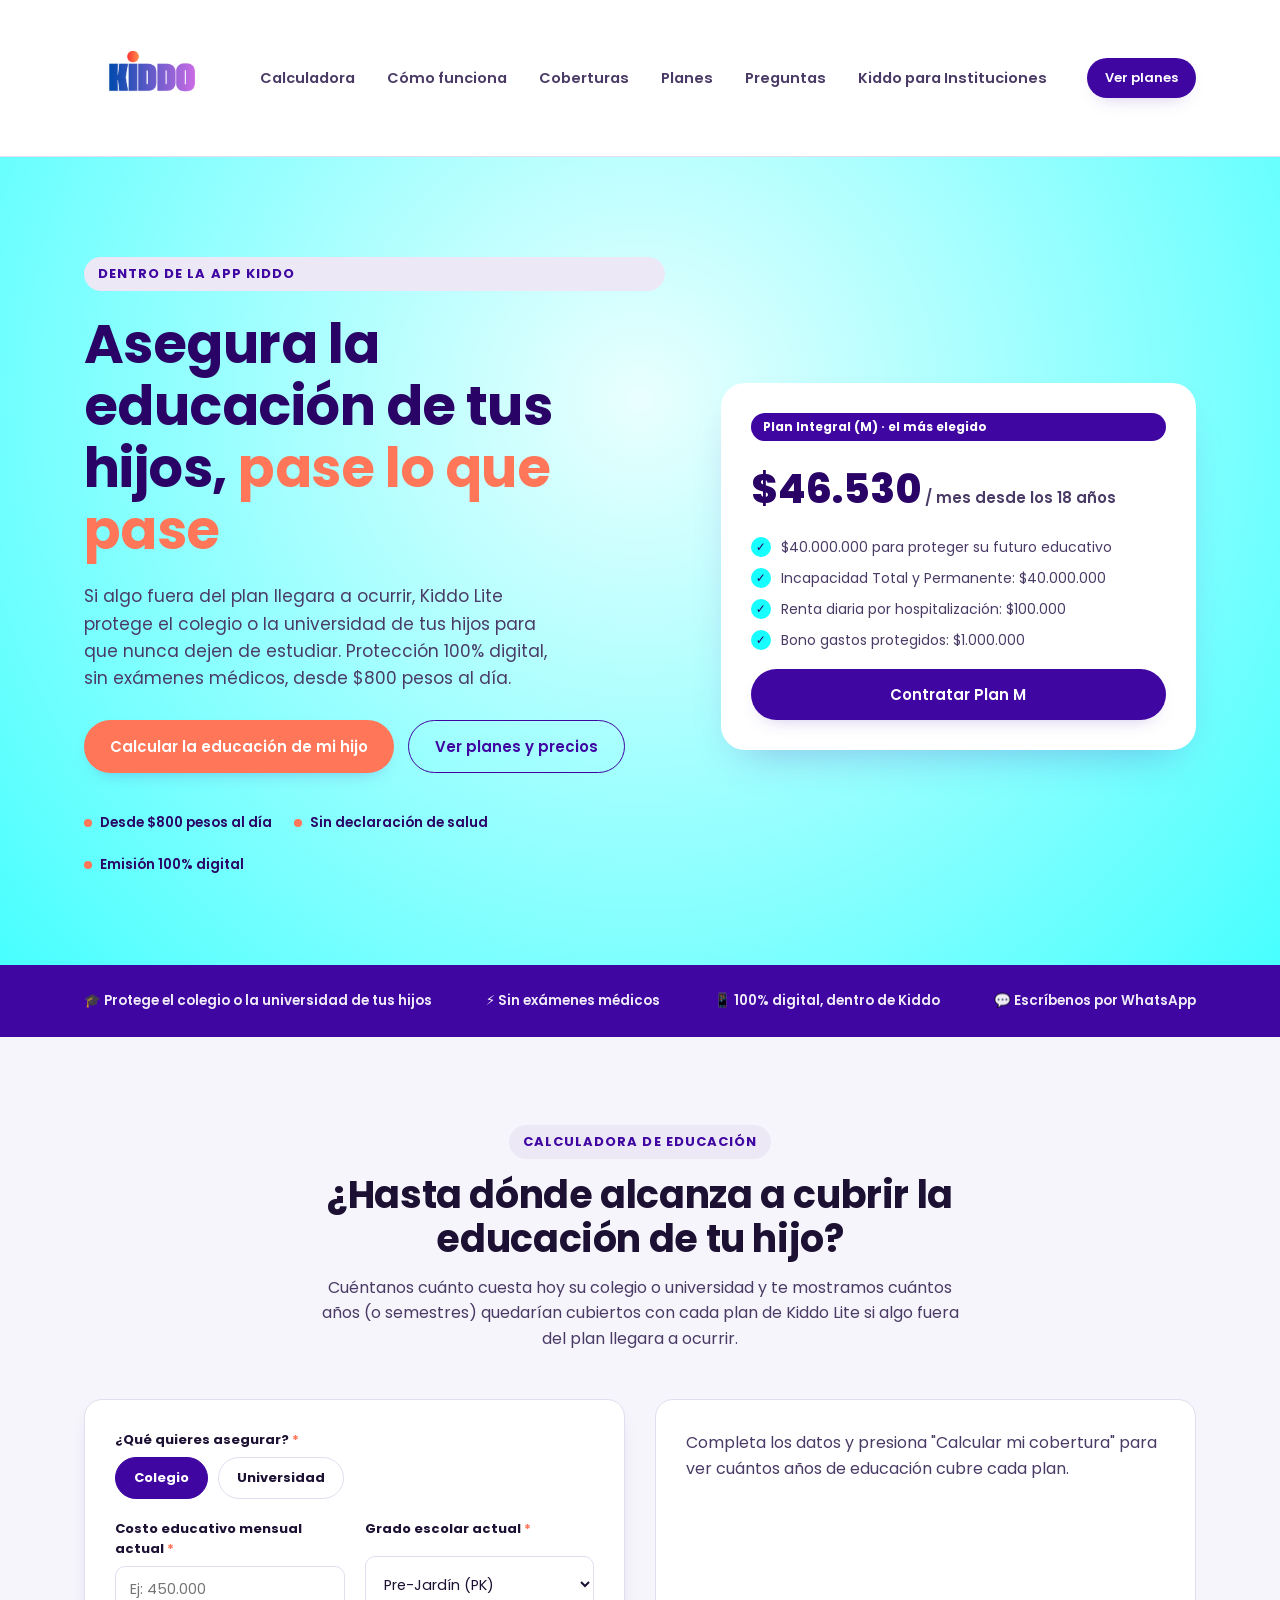
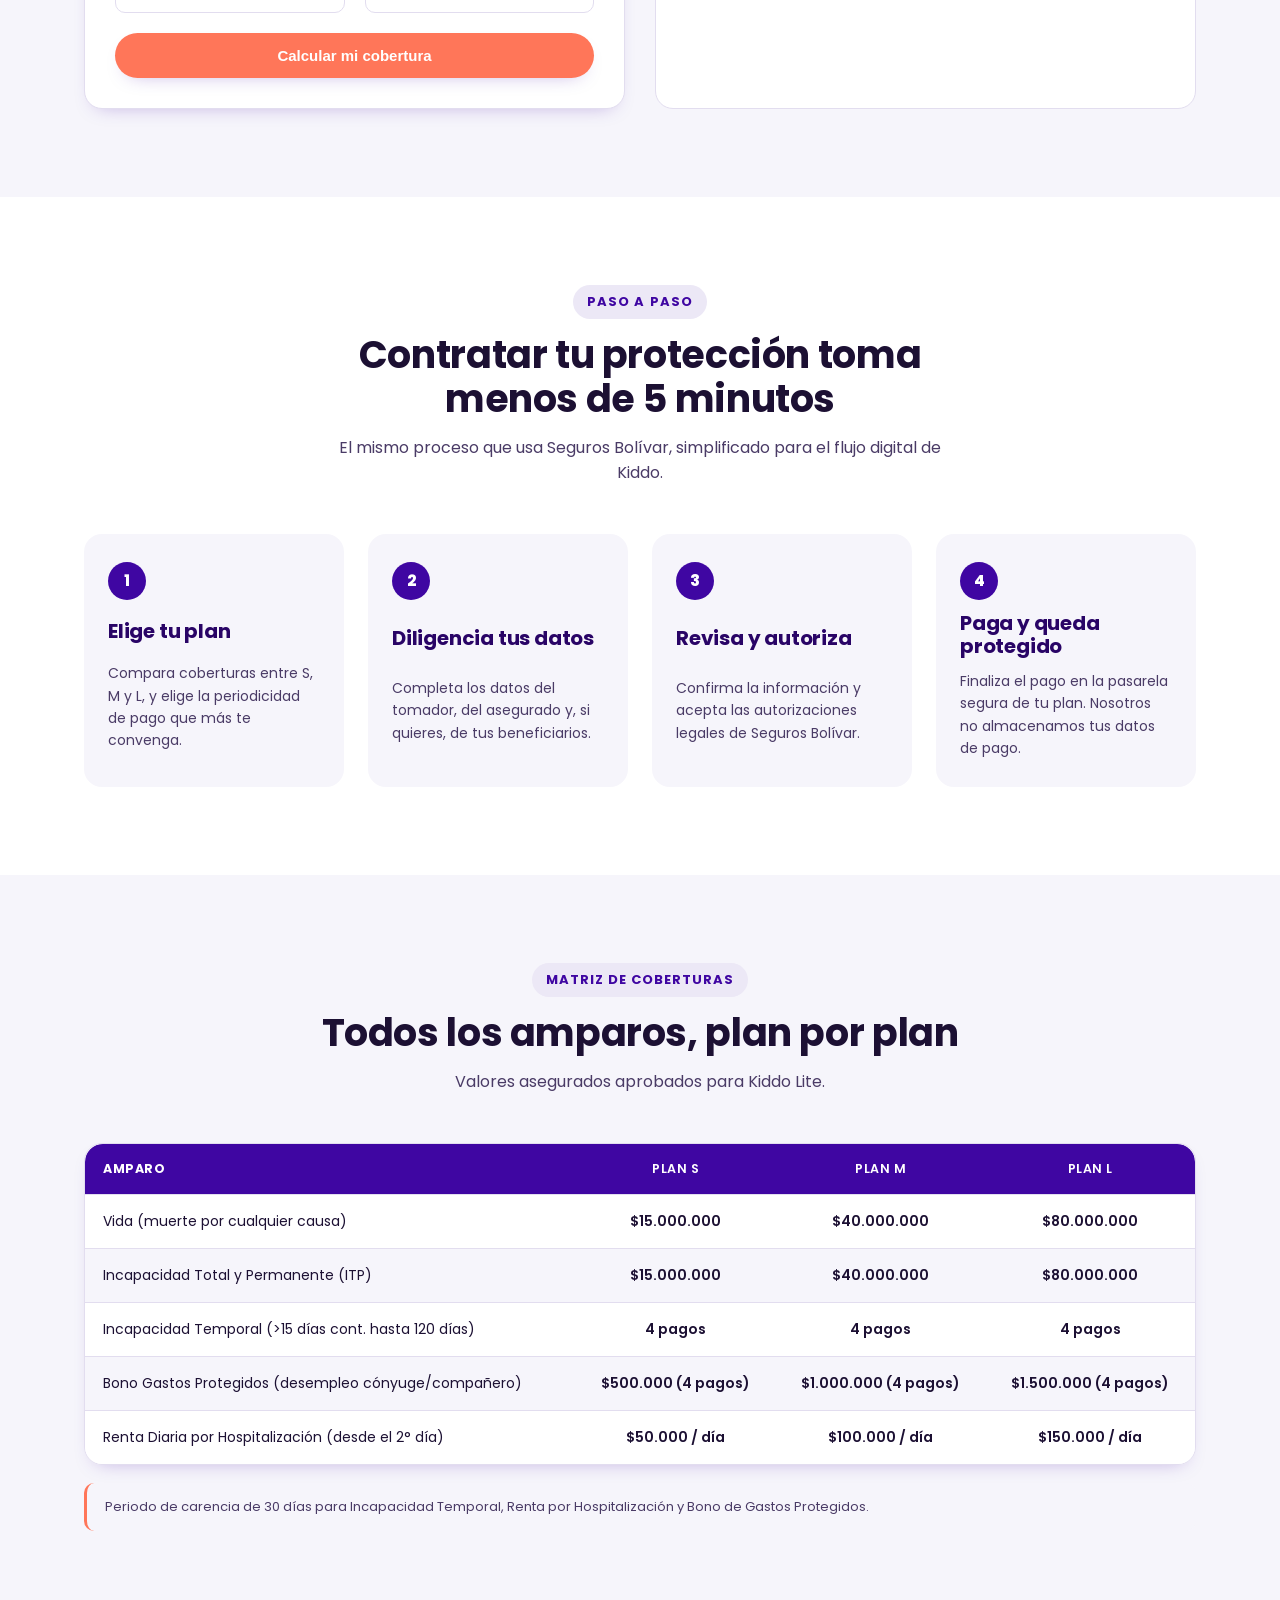
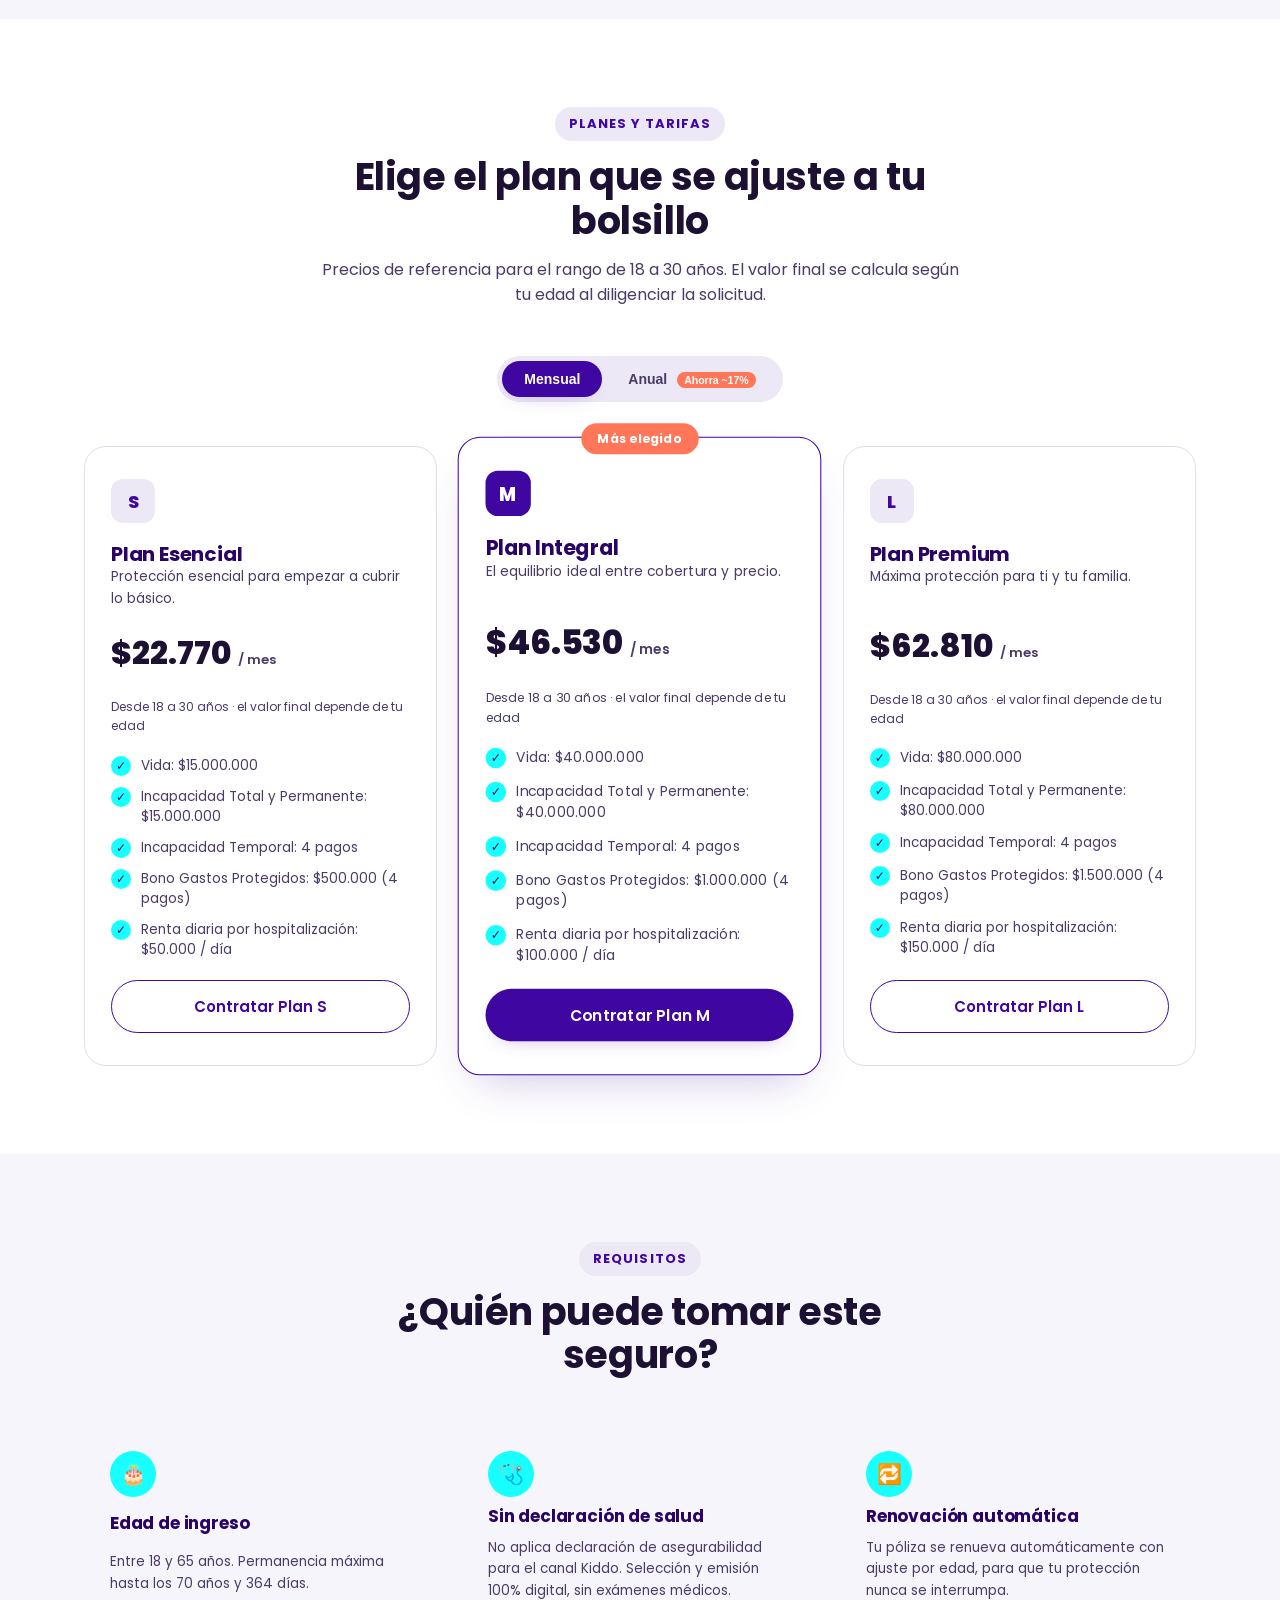
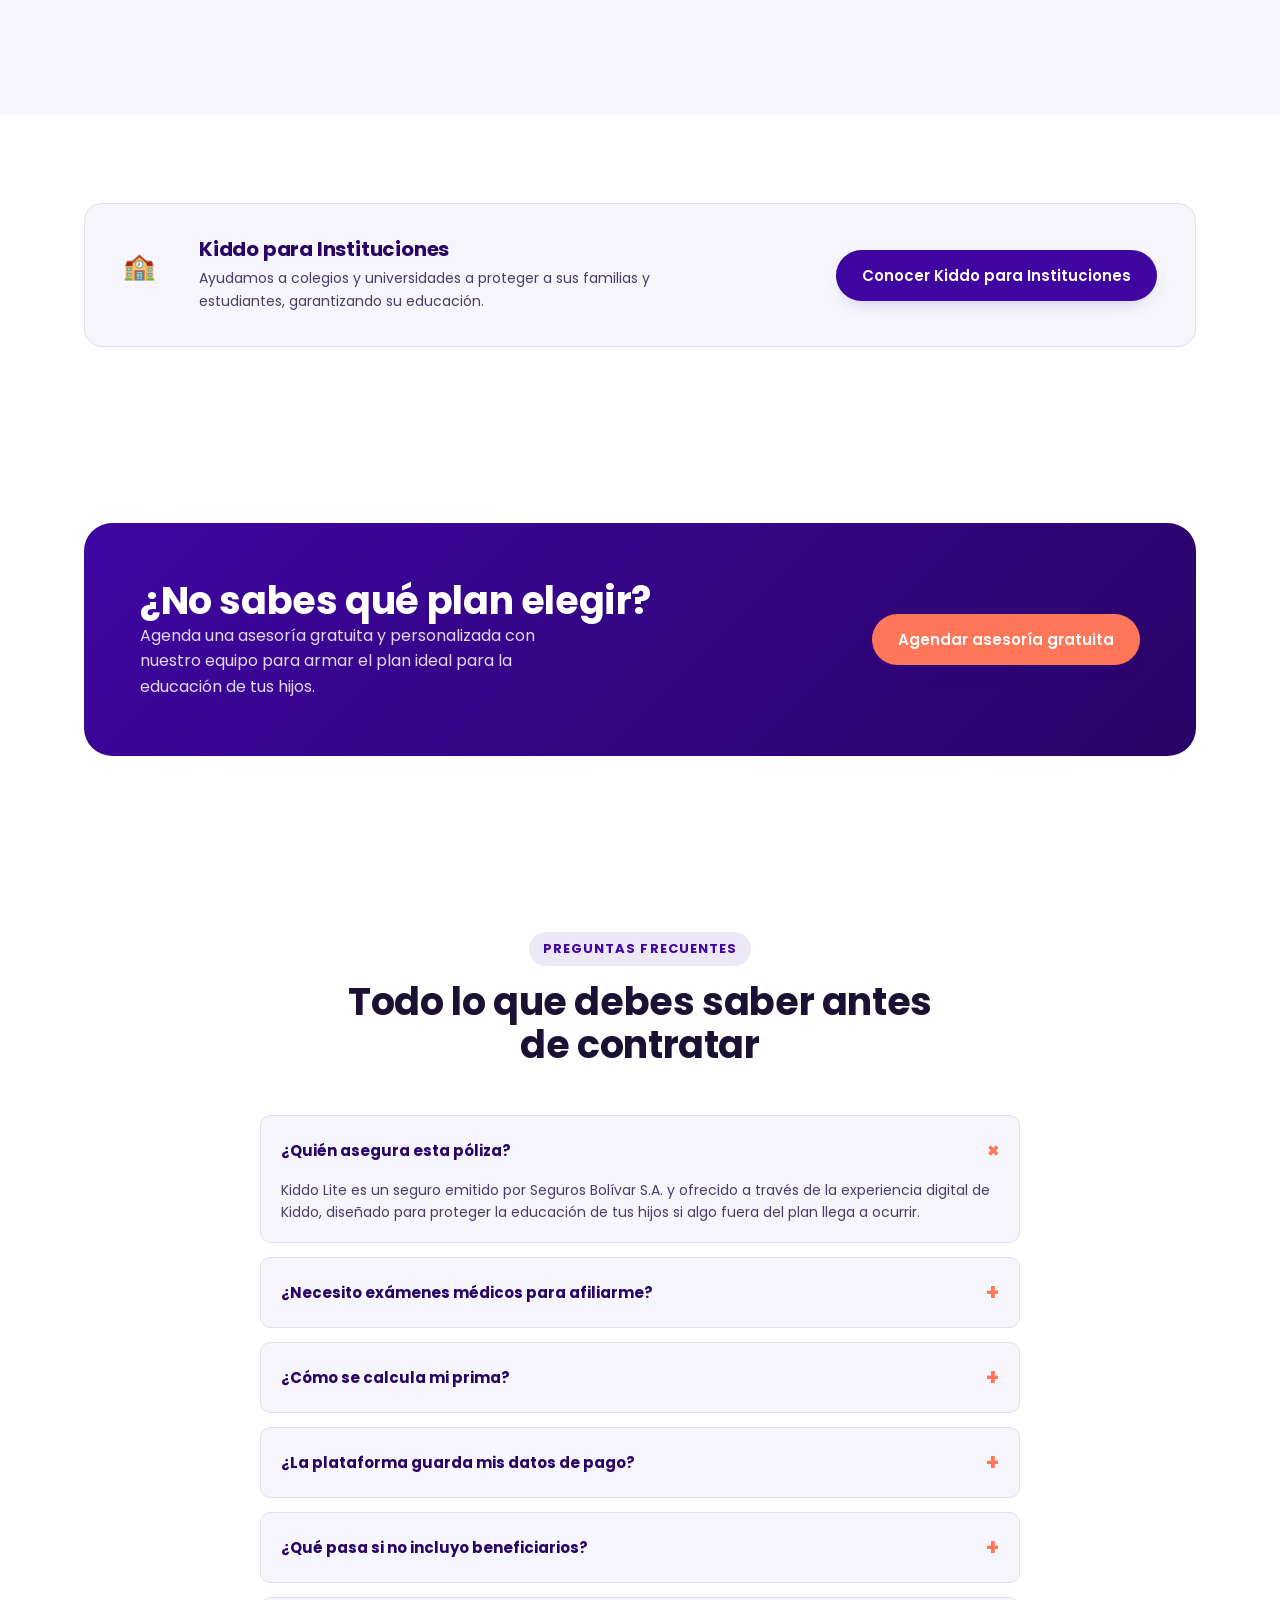
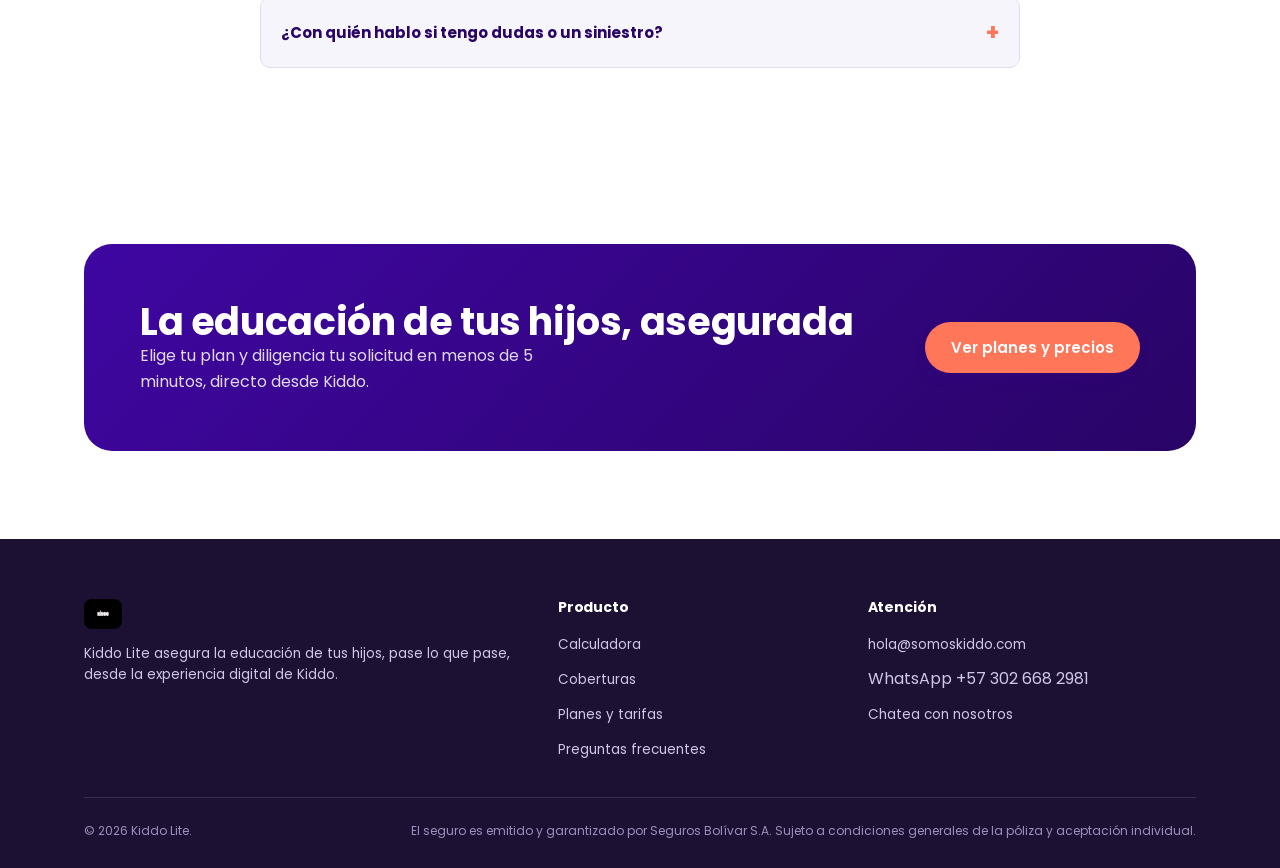
==== commit c161d30b: "Agregar CTA "Kiddo para Instituciones" en el menú y la landing Añade un link en el nav y una sección" ====
--- a/index.html
+++ b/index.html
@@ -21,6 +21,7 @@
       <a href="#coberturas">Coberturas</a>
       <a href="#planes">Planes</a>
       <a href="#preguntas">Preguntas</a>
+      <a href="https://www.somoskiddo.com/" target="_blank" rel="noopener">Kiddo para Instituciones</a>
     </nav>
     <div class="header-actions">
       <a href="#planes" class="btn btn-morado btn-sm">Ver planes</a>
@@ -216,6 +217,21 @@
   </div>
 </section>
 
+<section id="instituciones">
+  <div class="container">
+    <div class="institucion-banner">
+      <div class="institucion-banner-copy">
+        <div class="icon-circle">🏫</div>
+        <div>
+          <h3>Kiddo para Instituciones</h3>
+          <p>Ayudamos a colegios y universidades a proteger a sus familias y estudiantes, garantizando su educación.</p>
+        </div>
+      </div>
+      <a href="https://www.somoskiddo.com/" target="_blank" rel="noopener" class="btn btn-morado">Conocer Kiddo para Instituciones</a>
+    </div>
+  </div>
+</section>
+
 <section id="asesoria">
   <div class="container">
     <div class="cta-final">
--- a/assets/css/styles.css
+++ b/assets/css/styles.css
@@ -713,6 +713,42 @@
   font-size: 14px;
 }
 
+/* ---------- Kiddo para Instituciones ---------- */
+.institucion-banner {
+  display: flex;
+  align-items: center;
+  justify-content: space-between;
+  gap: 28px;
+  flex-wrap: wrap;
+  background: var(--gris-100);
+  border: 1px solid var(--linea);
+  border-radius: var(--radio);
+  padding: 34px 38px;
+}
+
+.institucion-banner-copy {
+  display: flex;
+  align-items: center;
+  gap: 20px;
+}
+
+.institucion-banner-copy .icon-circle {
+  flex: none;
+  width: 56px;
+  height: 56px;
+  font-size: 26px;
+}
+
+.institucion-banner-copy h3 {
+  color: var(--morado-oscuro);
+  margin-bottom: 6px;
+}
+
+.institucion-banner-copy p {
+  max-width: 460px;
+  font-size: 14px;
+}
+
 /* ---------- CTA final ---------- */
 .cta-final {
   background: linear-gradient(135deg, var(--morado) 0%, var(--morado-oscuro) 100%);
@@ -1400,6 +1436,16 @@
     padding: 40px 26px;
   }
 
+  .institucion-banner {
+    flex-direction: column;
+    text-align: center;
+    padding: 30px 24px;
+  }
+
+  .institucion-banner-copy {
+    flex-direction: column;
+  }
+
   .pay-options {
     grid-template-columns: 1fr;
   }
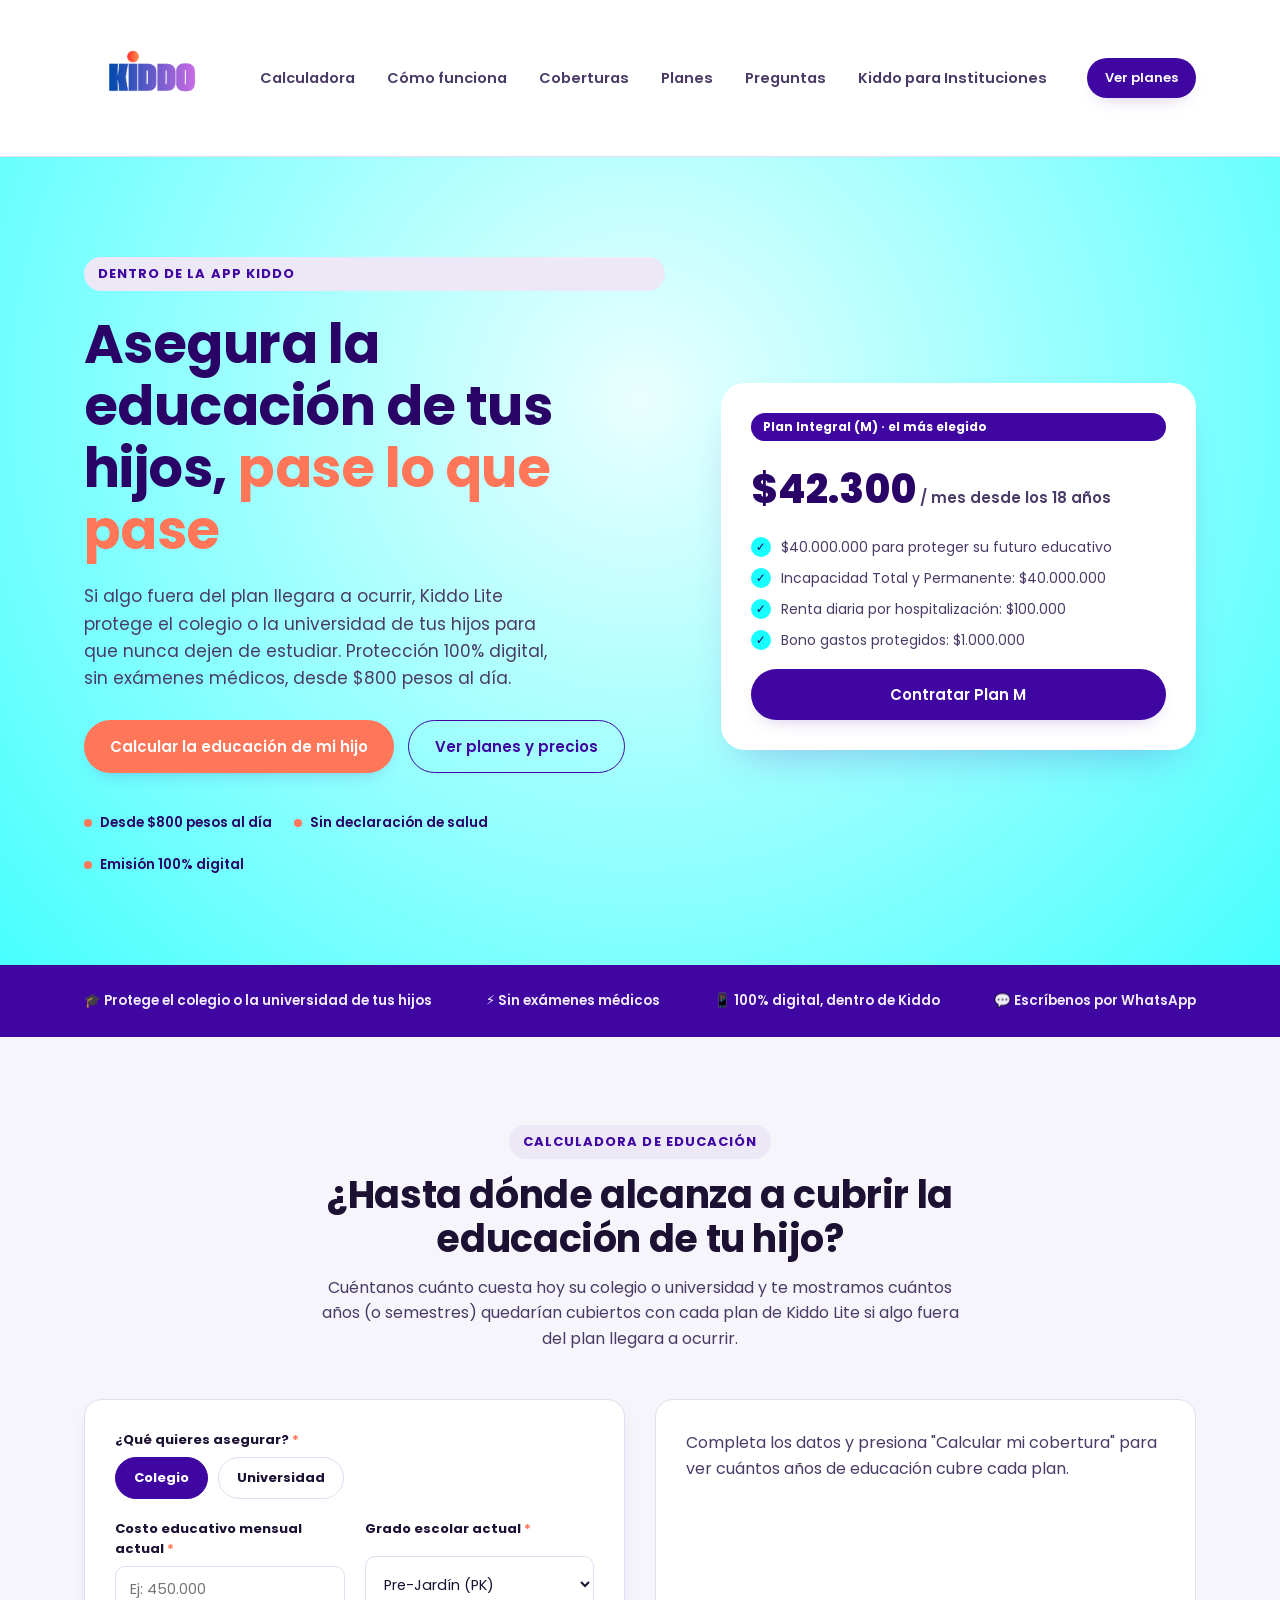
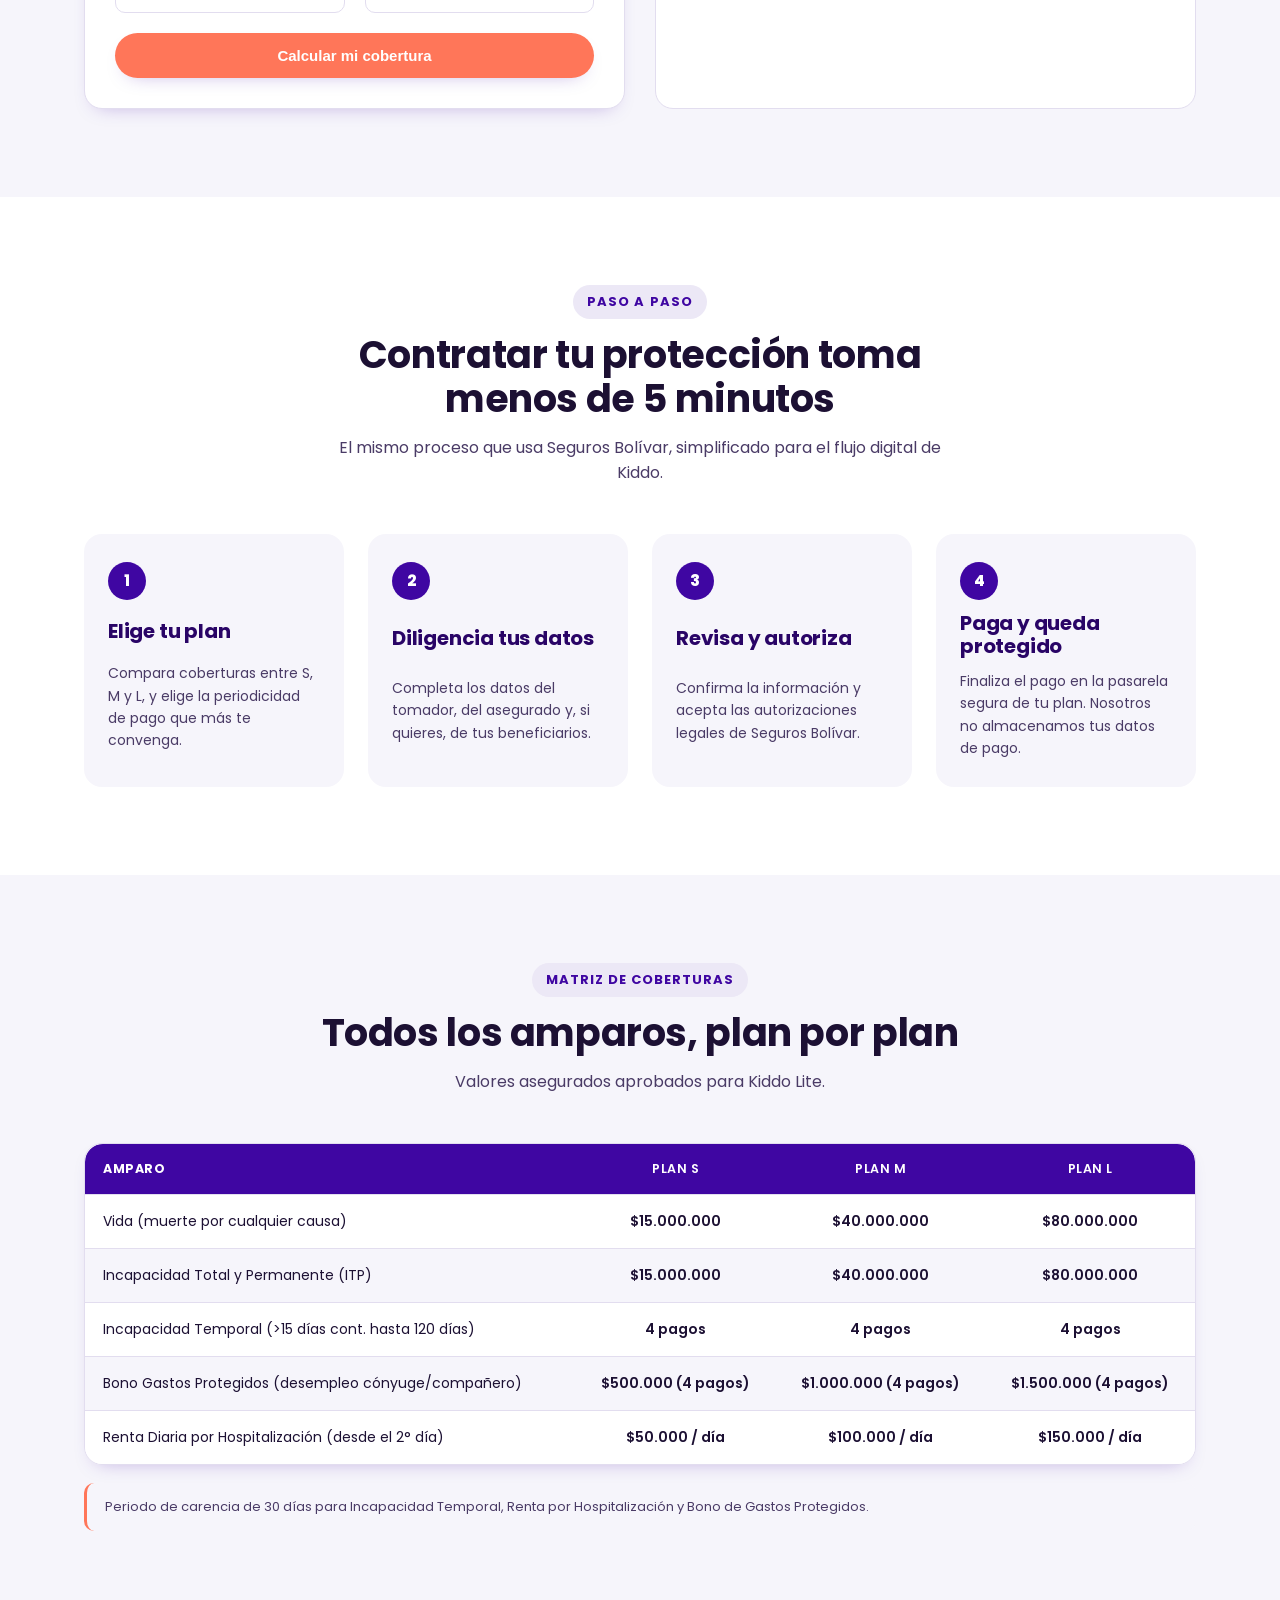
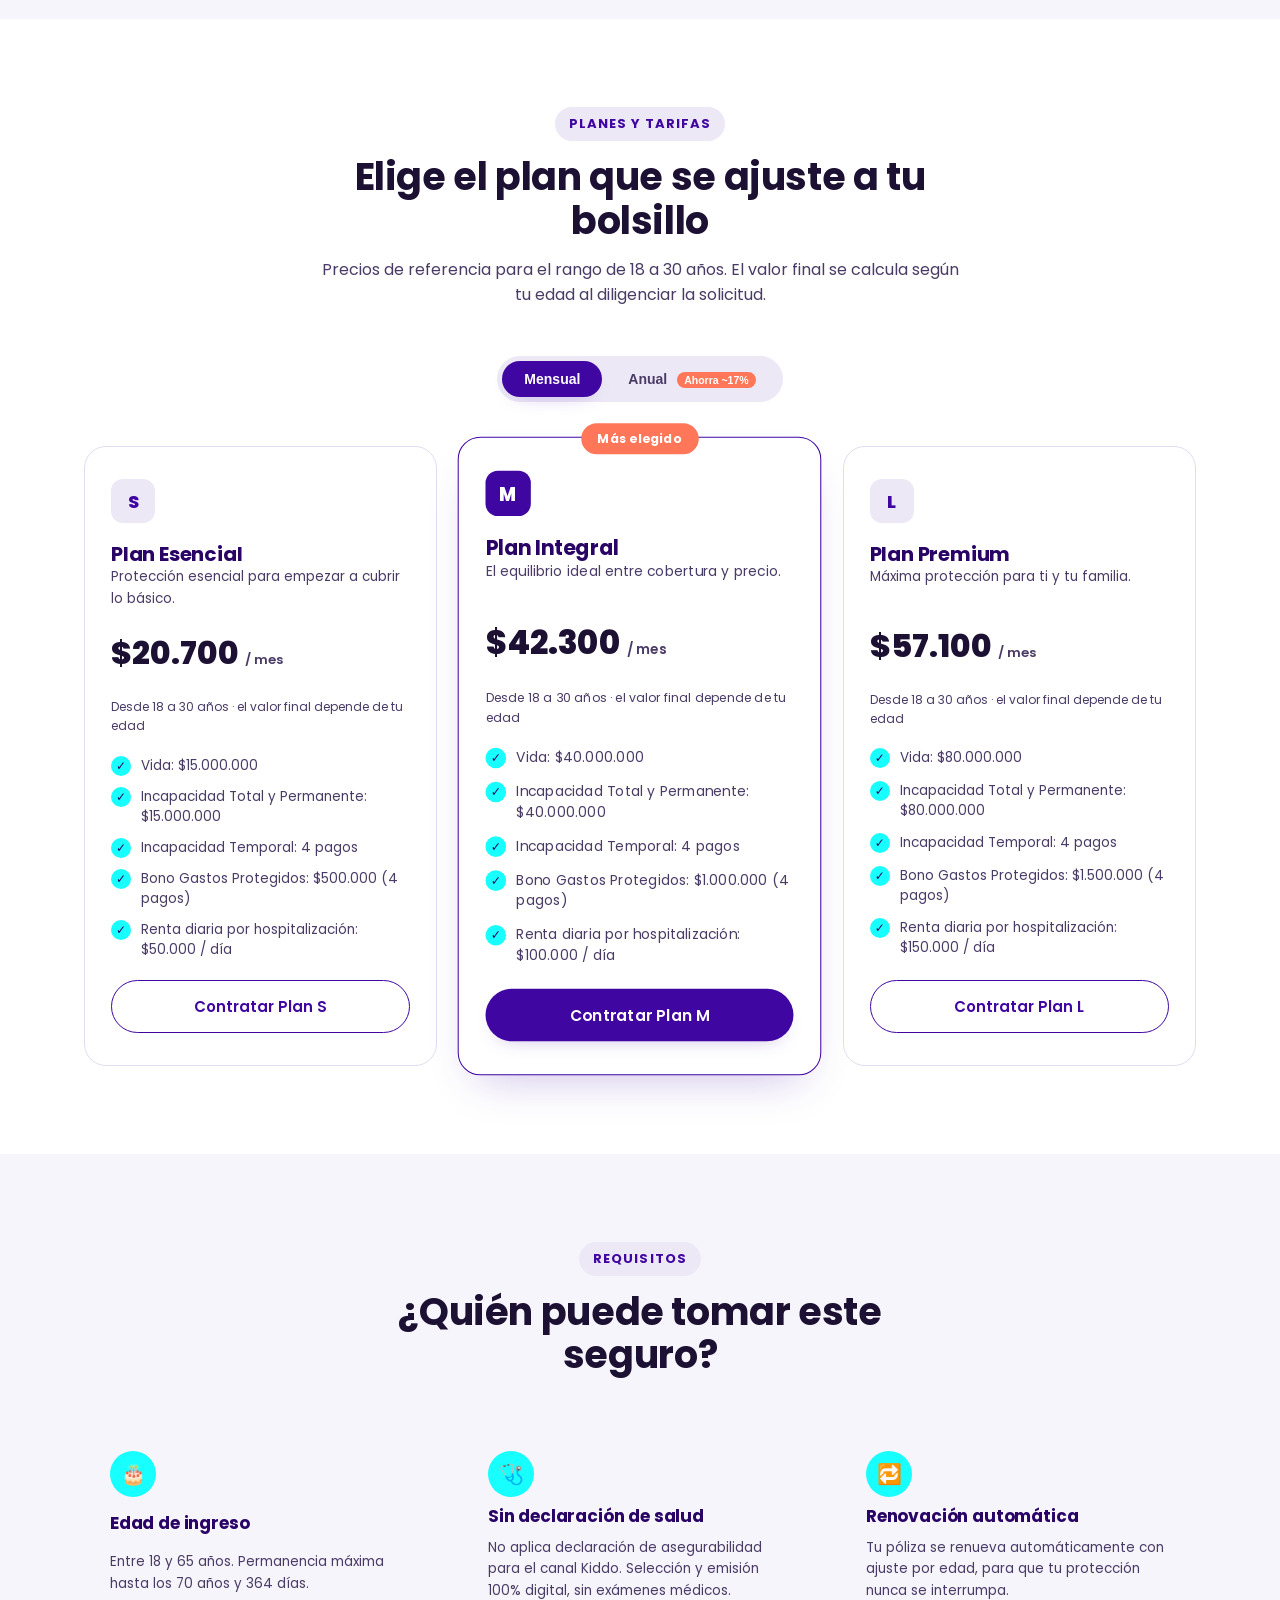
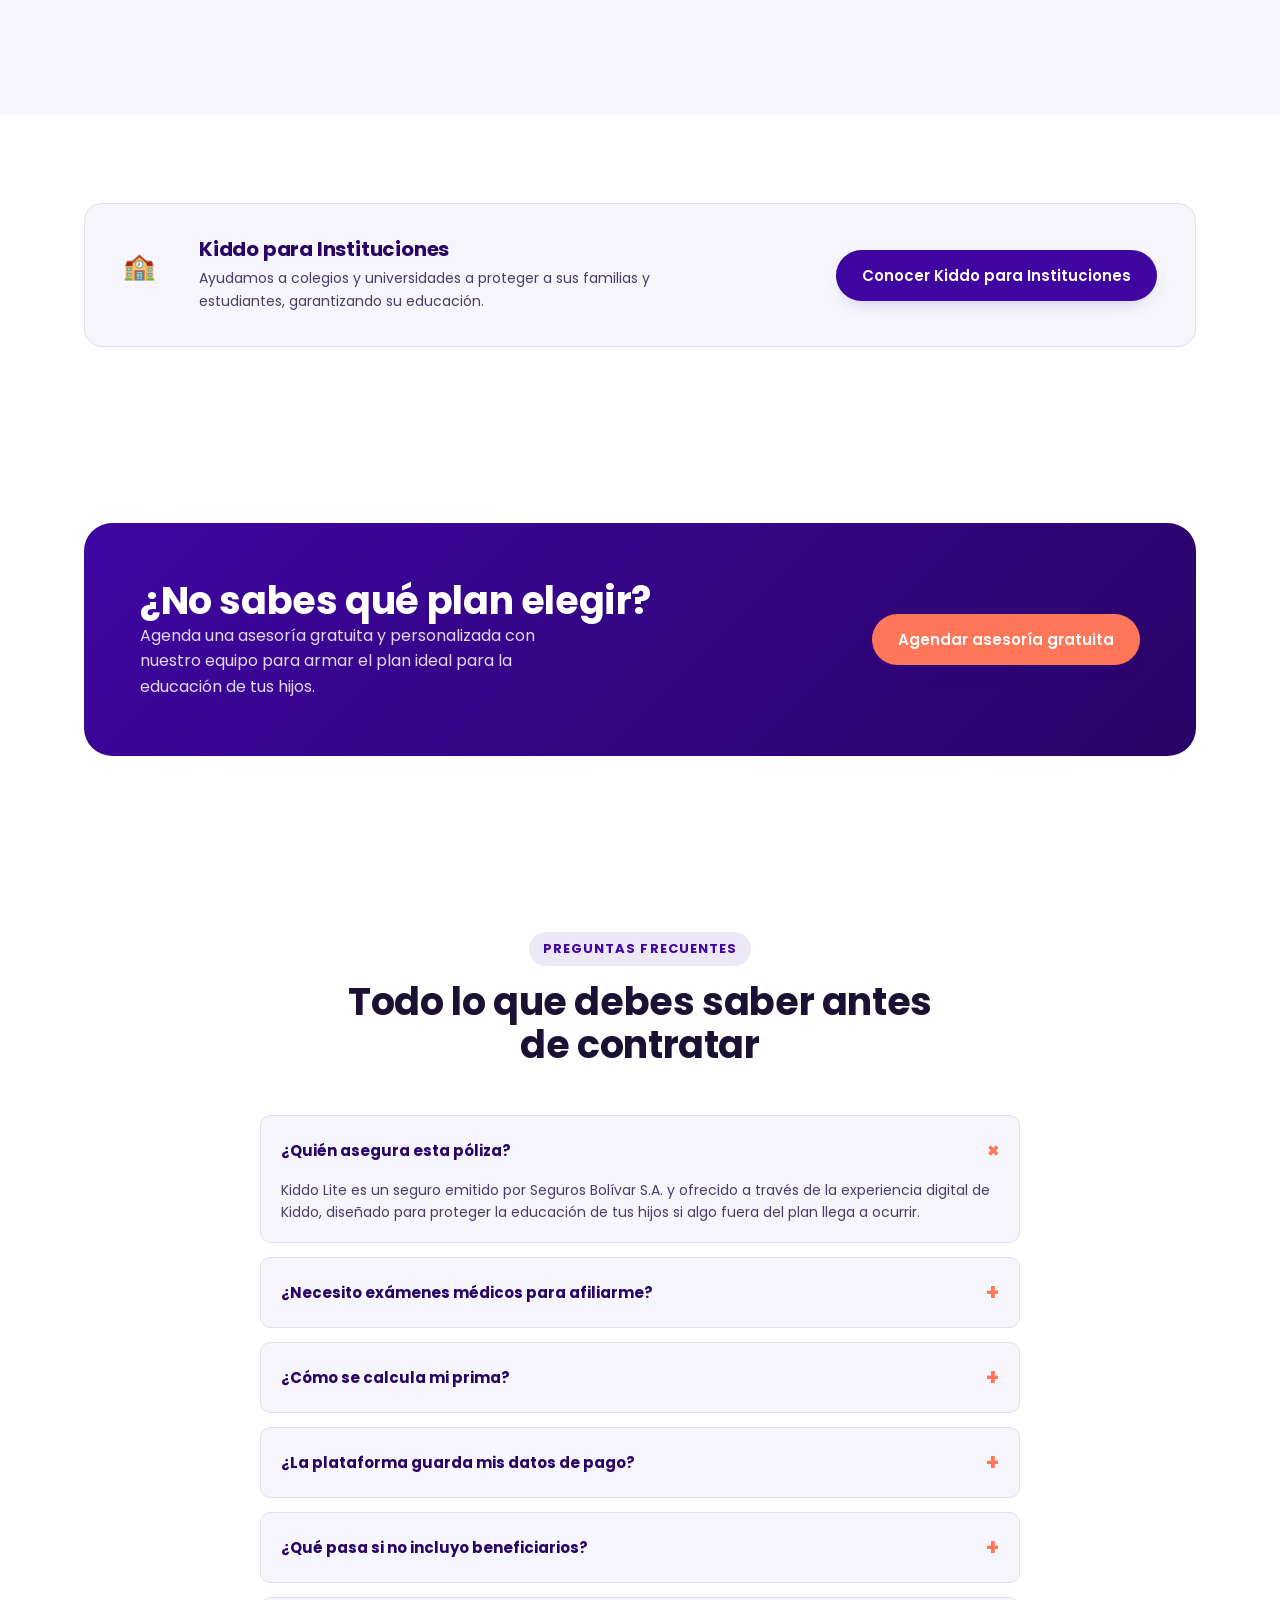
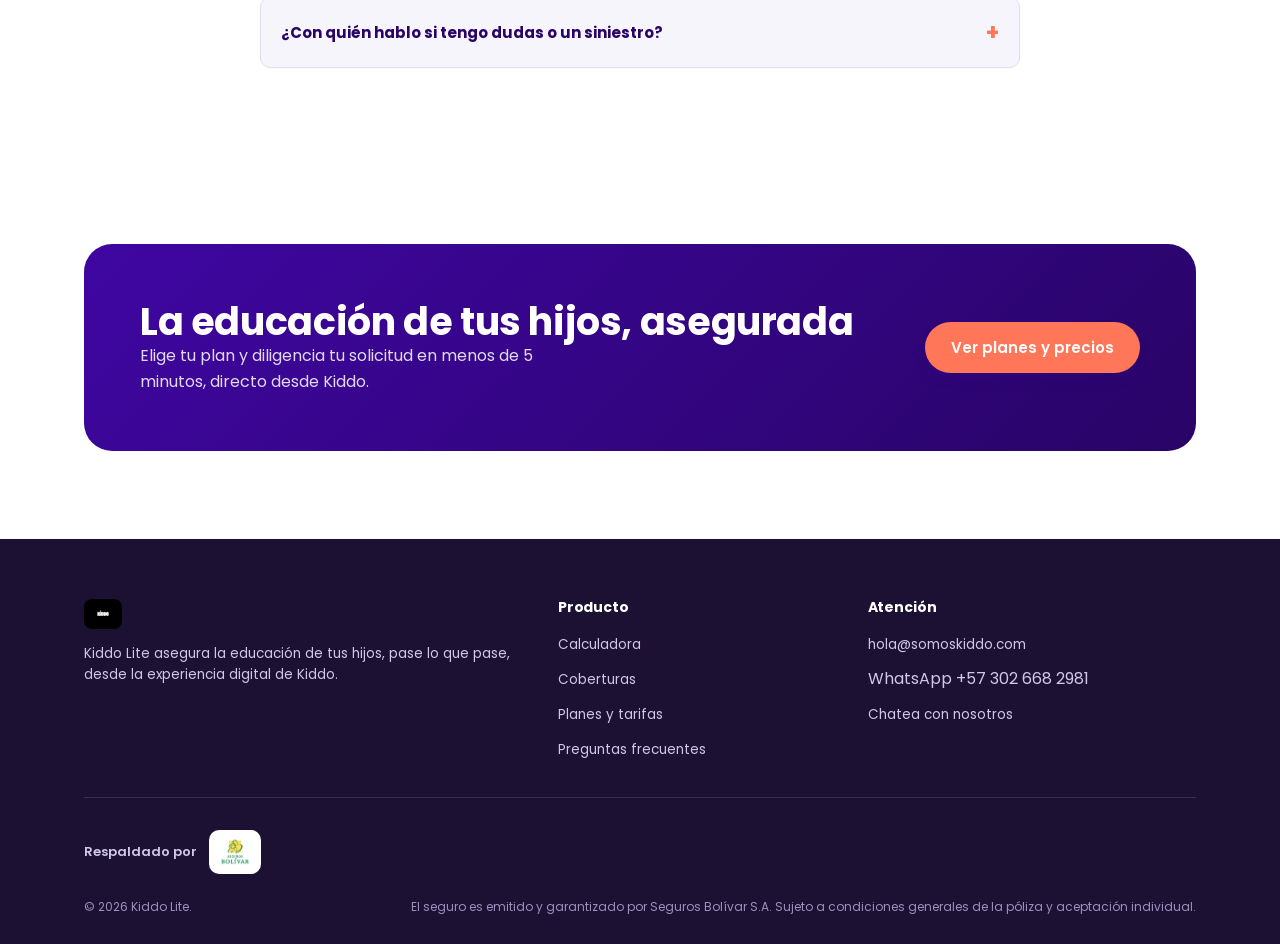
==== commit e4911b94: "Ajustes de condiciones, logo de Bolívar y tarifas mensuales v2 - Quita "Seguro Protección a su Medid" ====
--- a/index.html
+++ b/index.html
@@ -47,7 +47,7 @@
     </div>
     <div class="hero-card">
       <span class="tag">Plan Integral (M) · el más elegido</span>
-      <div class="price">$46.530<small> / mes desde los 18 años</small></div>
+      <div class="price">$42.300<small> / mes desde los 18 años</small></div>
       <ul>
         <li><span class="check">✓</span> $40.000.000 para proteger su futuro educativo</li>
         <li><span class="check">✓</span> Incapacidad Total y Permanente: $40.000.000</li>
@@ -316,6 +316,10 @@
         </ul>
       </div>
     </div>
+    <div class="respaldo-footer">
+      <span>Respaldado por</span>
+      <img src="assets/img/logo-bolivar.avif" alt="Seguros Bolívar" />
+    </div>
     <div class="footer-bottom">
       <span>© 2026 Kiddo Lite.</span>
       <span>El seguro es emitido y garantizado por Seguros Bolívar S.A. Sujeto a condiciones generales de la póliza y aceptación individual.</span>
--- a/assets/css/styles.css
+++ b/assets/css/styles.css
@@ -384,6 +384,7 @@
   font-weight: 600;
   opacity: 0.92;
 }
+
 
 /* ---------- Cómo funciona ---------- */
 .steps-grid {
@@ -812,6 +813,23 @@
   margin-bottom: 14px;
 }
 
+.respaldo-footer {
+  display: flex;
+  align-items: center;
+  gap: 12px;
+  padding-top: 32px;
+  font-size: 13px;
+  font-weight: 600;
+  color: #cfc7e6;
+}
+
+.respaldo-footer img {
+  height: 44px;
+  background: var(--blanco);
+  border-radius: 10px;
+  padding: 6px 10px;
+}
+
 .footer-bottom {
   padding-top: 24px;
   display: flex;
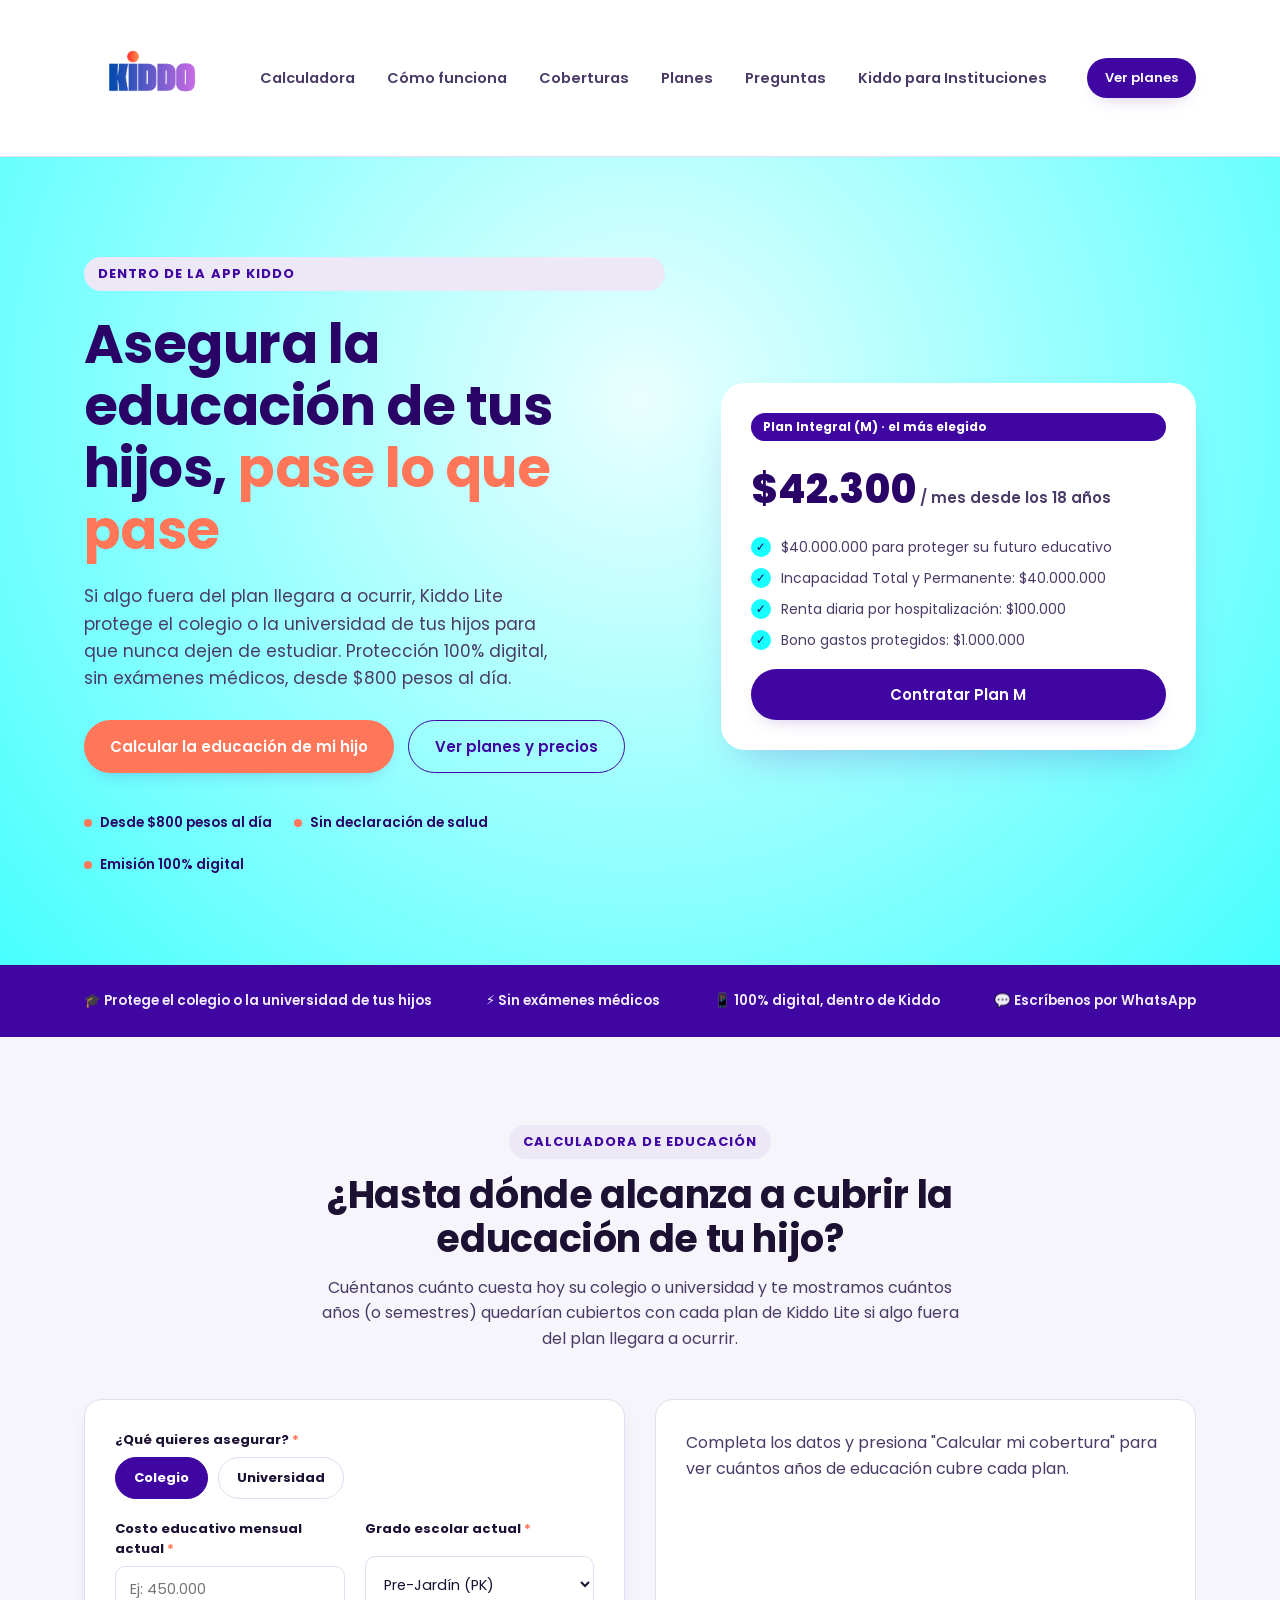
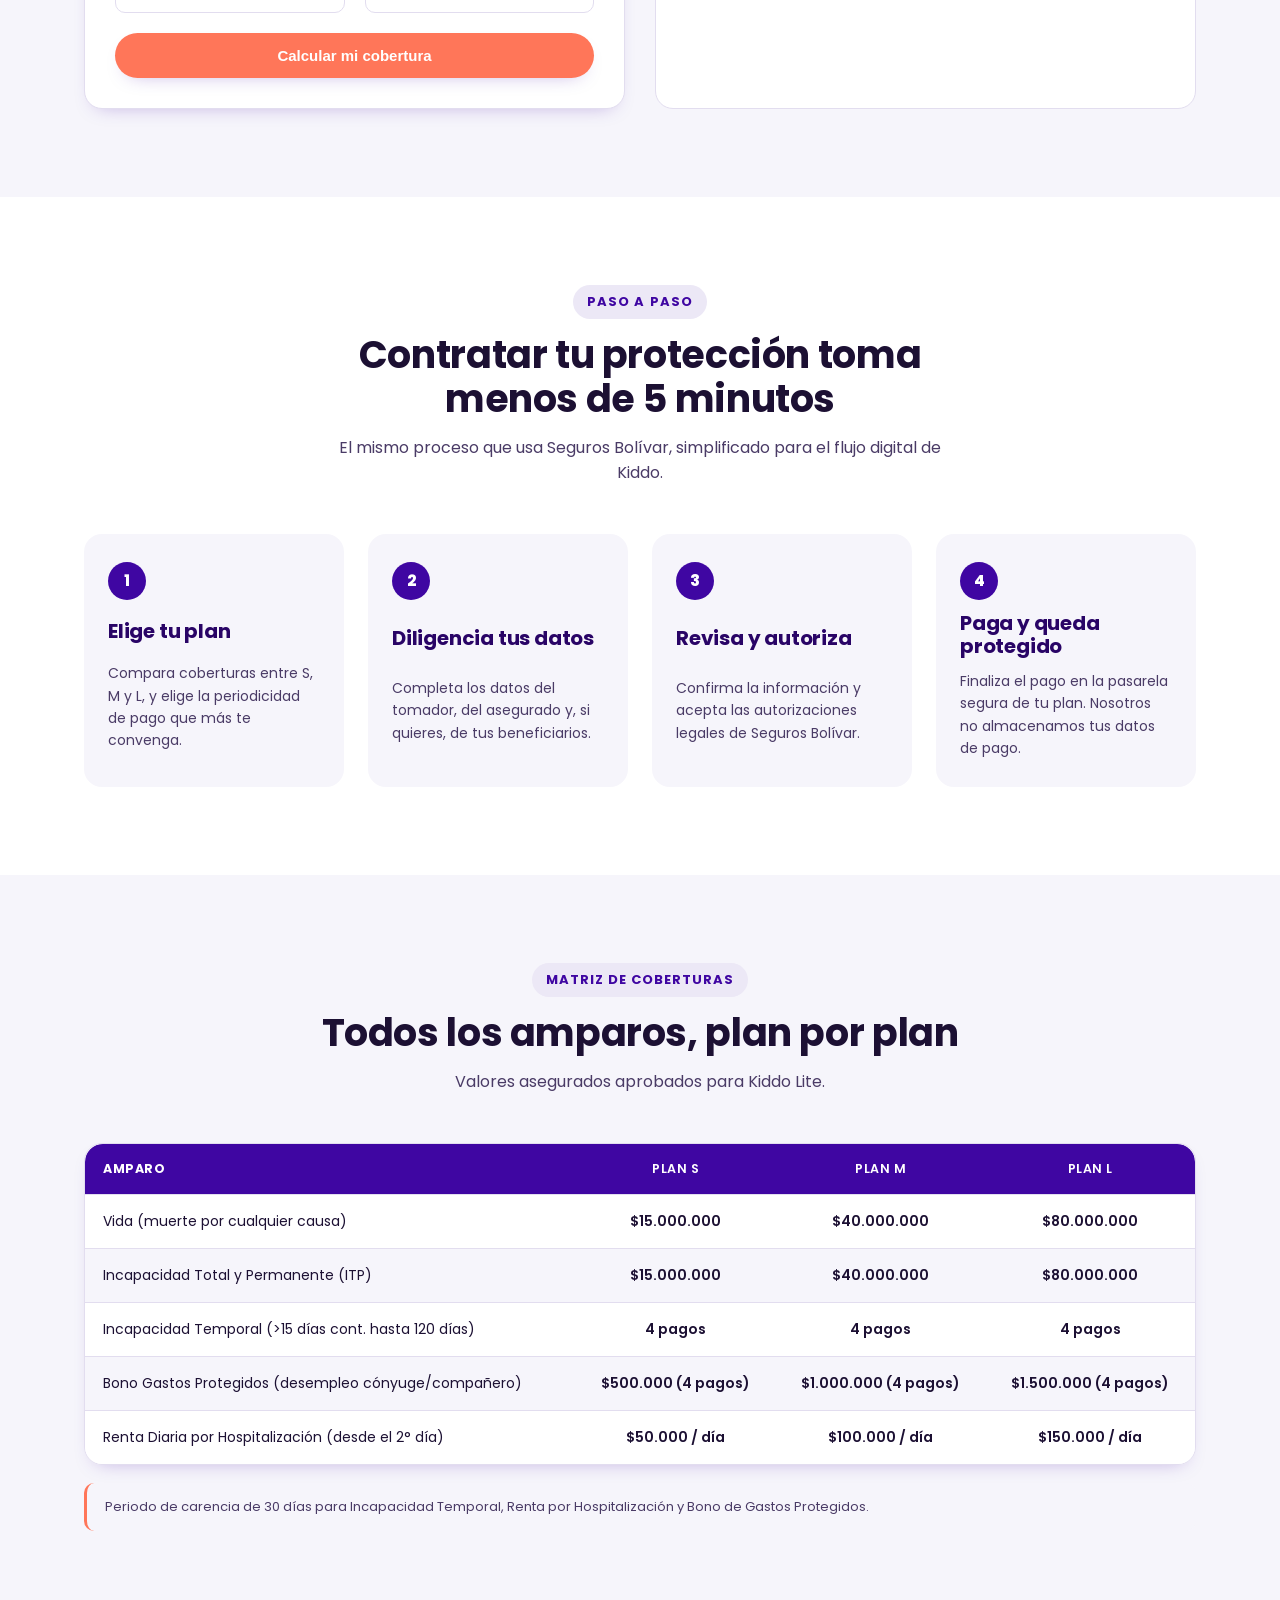
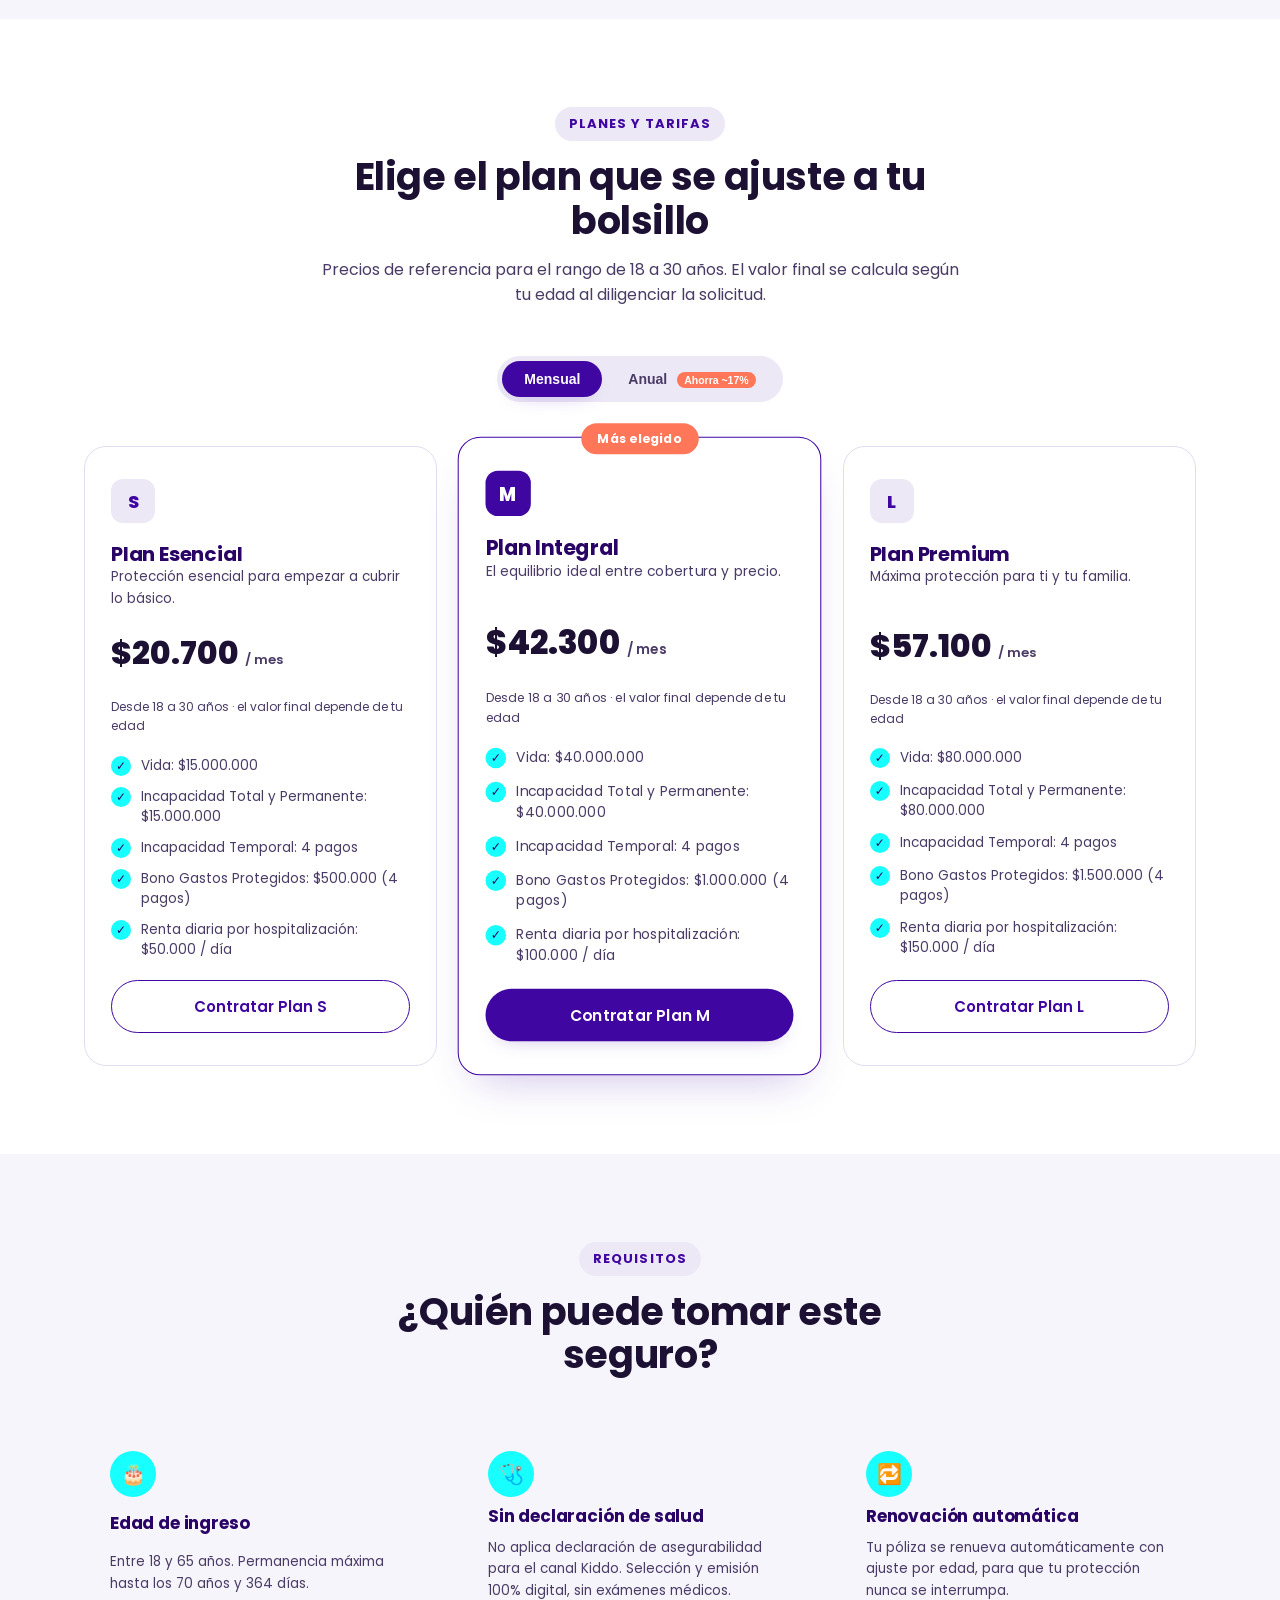
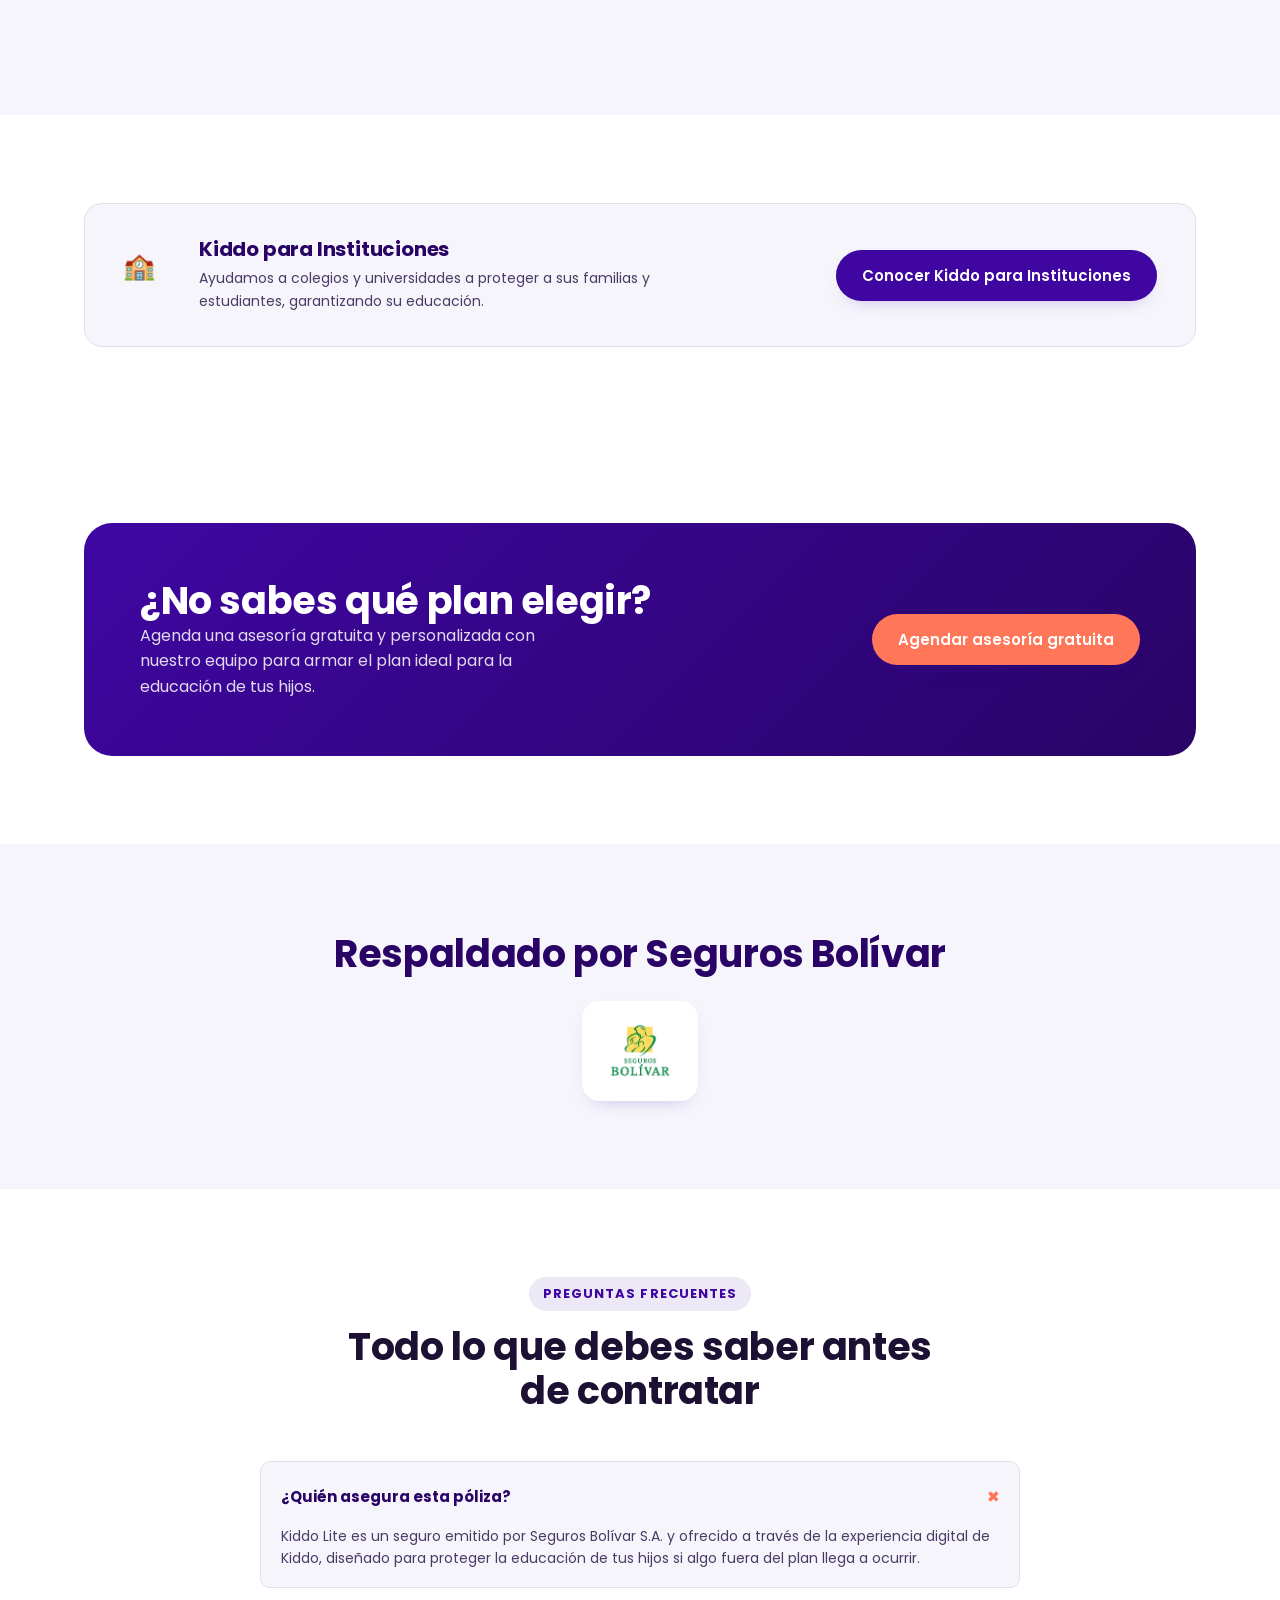
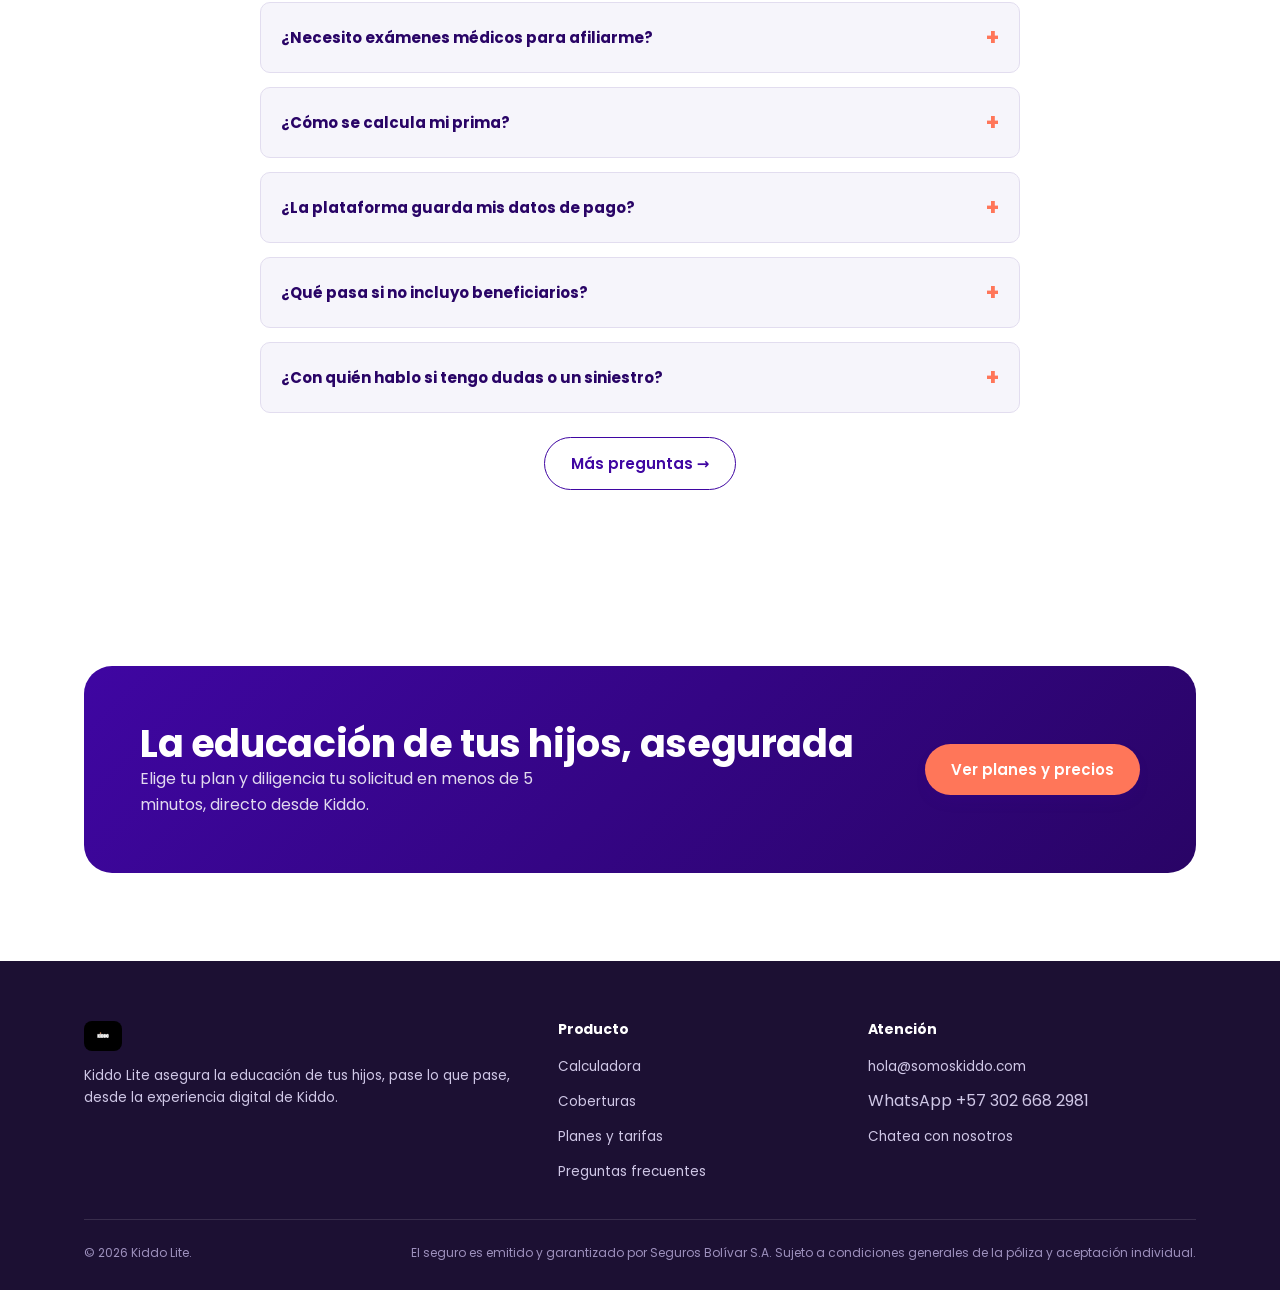
==== commit 8e14dd27: "Reubicar respaldo de Bolívar y agregar página de preguntas frecuentes Mueve "Respaldado por Seguros " ====
--- a/index.html
+++ b/index.html
@@ -244,6 +244,13 @@
   </div>
 </section>
 
+<section id="respaldo" class="bg-soft">
+  <div class="container respaldo-section">
+    <h2>Respaldado por Seguros Bolívar</h2>
+    <img src="assets/img/logo-bolivar.avif" alt="Seguros Bolívar" />
+  </div>
+</section>
+
 <section id="preguntas">
   <div class="container">
     <div class="section-head">
@@ -275,6 +282,9 @@
         <summary>¿Con quién hablo si tengo dudas o un siniestro?</summary>
         <p>Puedes escribirnos a hola@somoskiddo.com o por WhatsApp al +57 302 668 2981. El pago de reclamaciones se realiza entre 20 y 25 días calendario después de radicar los soportes completos.</p>
       </details>
+    </div>
+    <div class="text-center mt-24">
+      <a href="preguntas-frecuentes.html" class="btn btn-ghost">Más preguntas →</a>
     </div>
   </div>
 </section>
@@ -316,10 +326,6 @@
         </ul>
       </div>
     </div>
-    <div class="respaldo-footer">
-      <span>Respaldado por</span>
-      <img src="assets/img/logo-bolivar.avif" alt="Seguros Bolívar" />
-    </div>
     <div class="footer-bottom">
       <span>© 2026 Kiddo Lite.</span>
       <span>El seguro es emitido y garantizado por Seguros Bolívar S.A. Sujeto a condiciones generales de la póliza y aceptación individual.</span>
--- a/assets/css/styles.css
+++ b/assets/css/styles.css
@@ -750,6 +750,26 @@
   font-size: 14px;
 }
 
+/* ---------- Respaldado por Seguros Bolívar ---------- */
+.respaldo-section {
+  display: grid;
+  justify-items: center;
+  gap: 26px;
+  text-align: center;
+}
+
+.respaldo-section h2 {
+  color: var(--morado-oscuro);
+}
+
+.respaldo-section img {
+  height: 100px;
+  background: var(--blanco);
+  border-radius: 18px;
+  padding: 16px 24px;
+  box-shadow: var(--sombra-sm);
+}
+
 /* ---------- CTA final ---------- */
 .cta-final {
   background: linear-gradient(135deg, var(--morado) 0%, var(--morado-oscuro) 100%);
@@ -811,23 +831,6 @@
 .footer-logo img {
   height: 30px;
   margin-bottom: 14px;
-}
-
-.respaldo-footer {
-  display: flex;
-  align-items: center;
-  gap: 12px;
-  padding-top: 32px;
-  font-size: 13px;
-  font-weight: 600;
-  color: #cfc7e6;
-}
-
-.respaldo-footer img {
-  height: 44px;
-  background: var(--blanco);
-  border-radius: 10px;
-  padding: 6px 10px;
 }
 
 .footer-bottom {
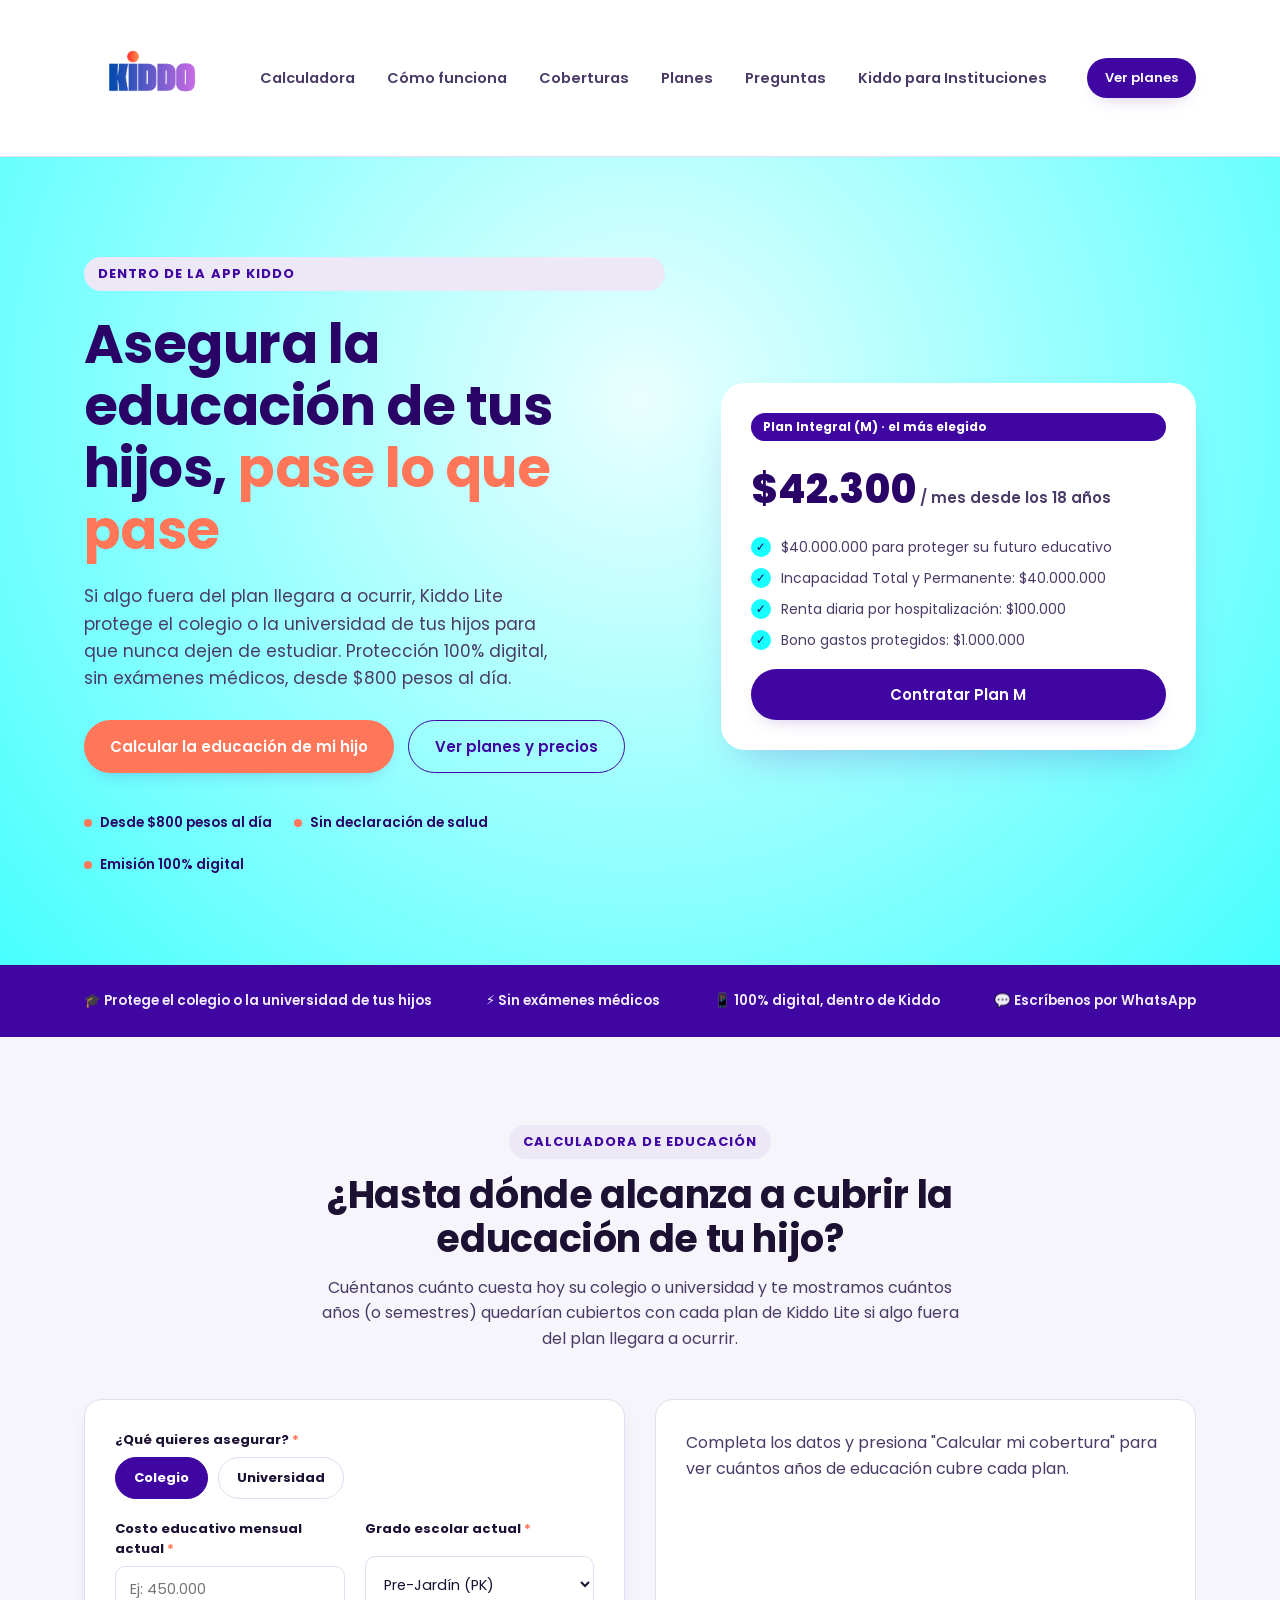
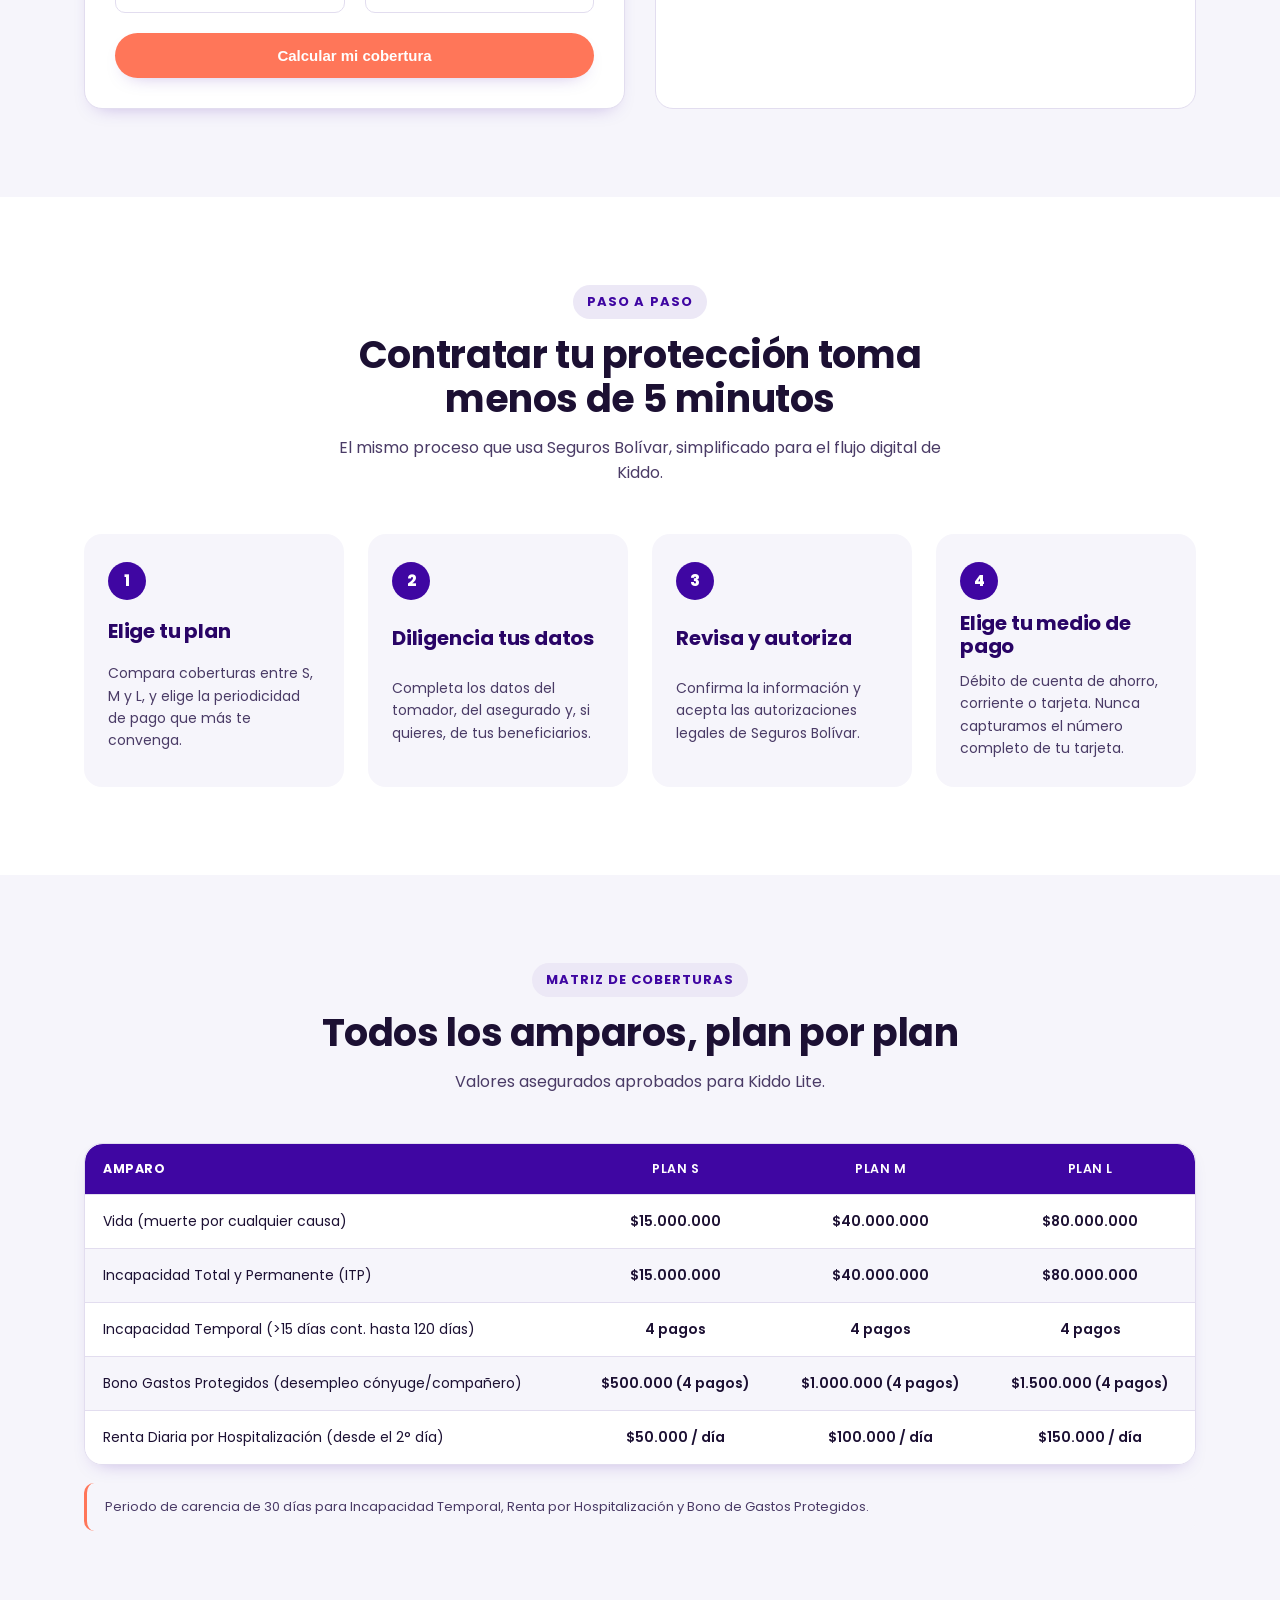
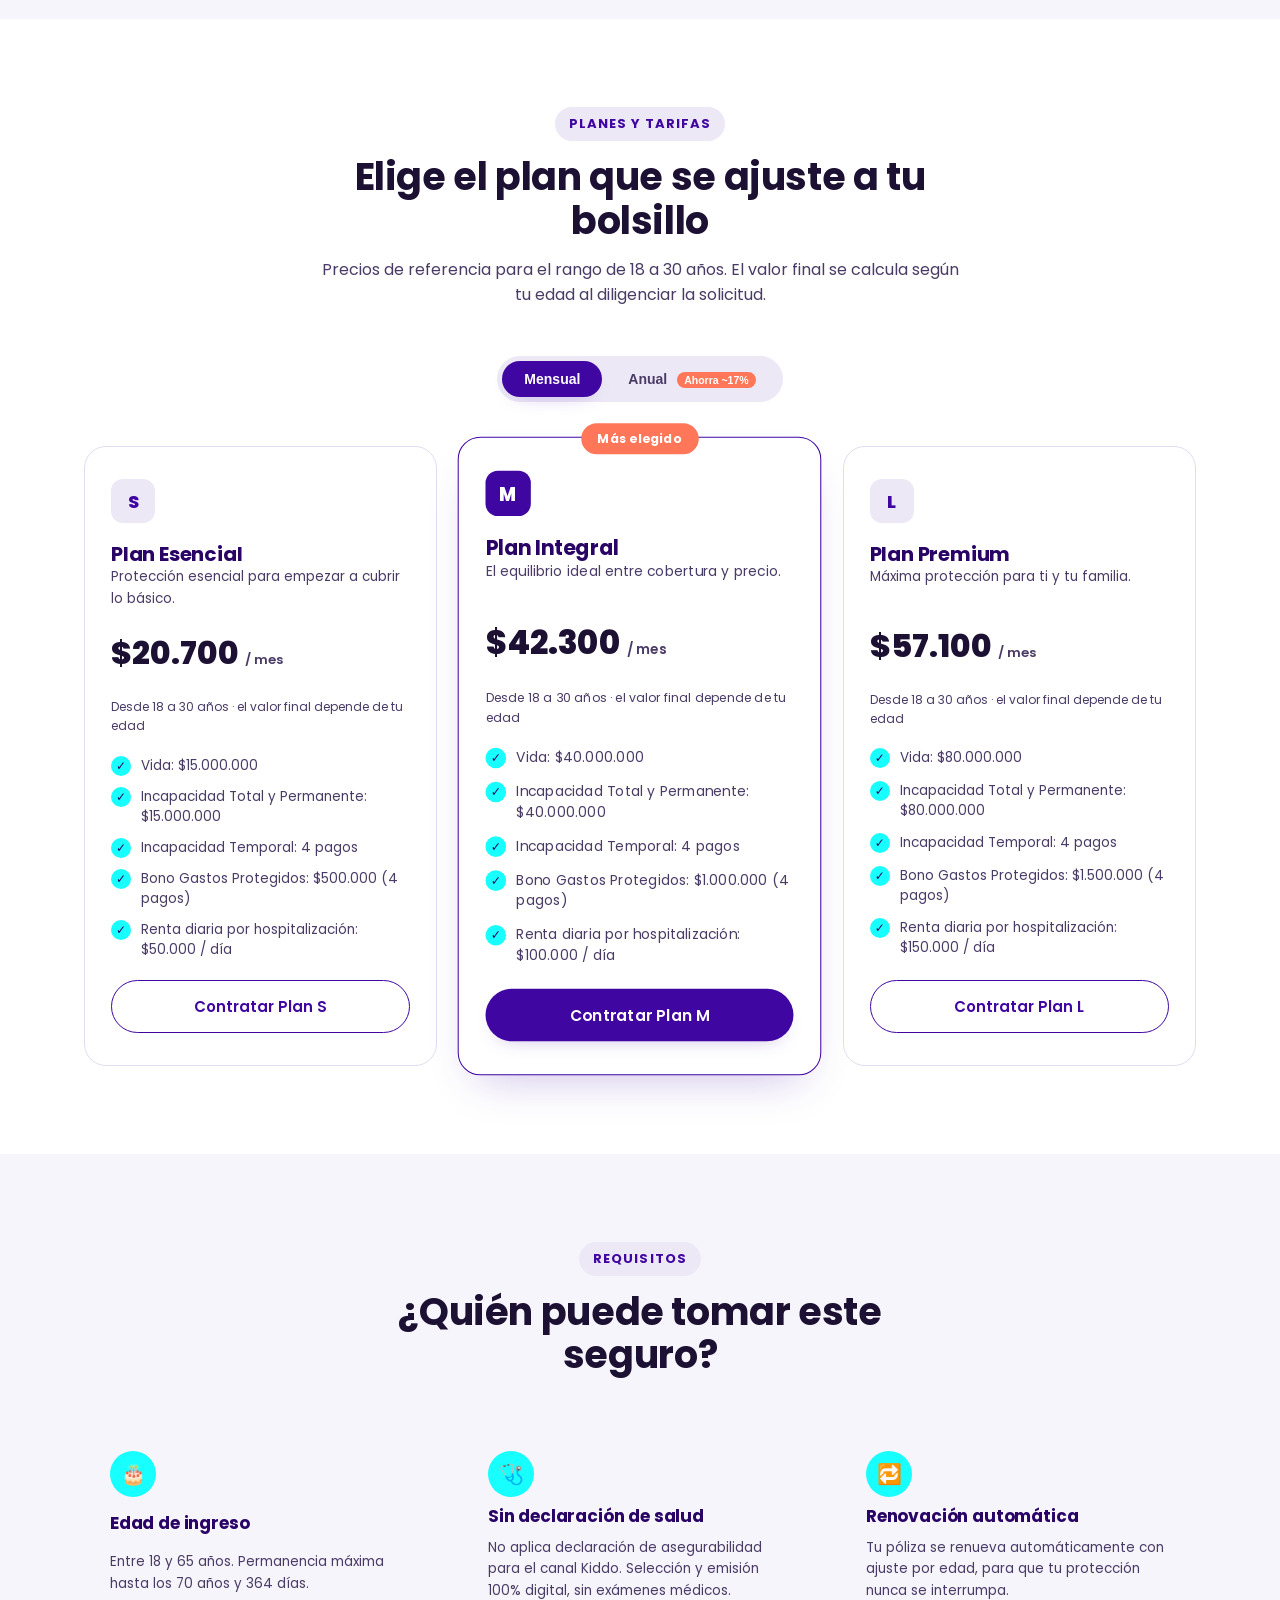
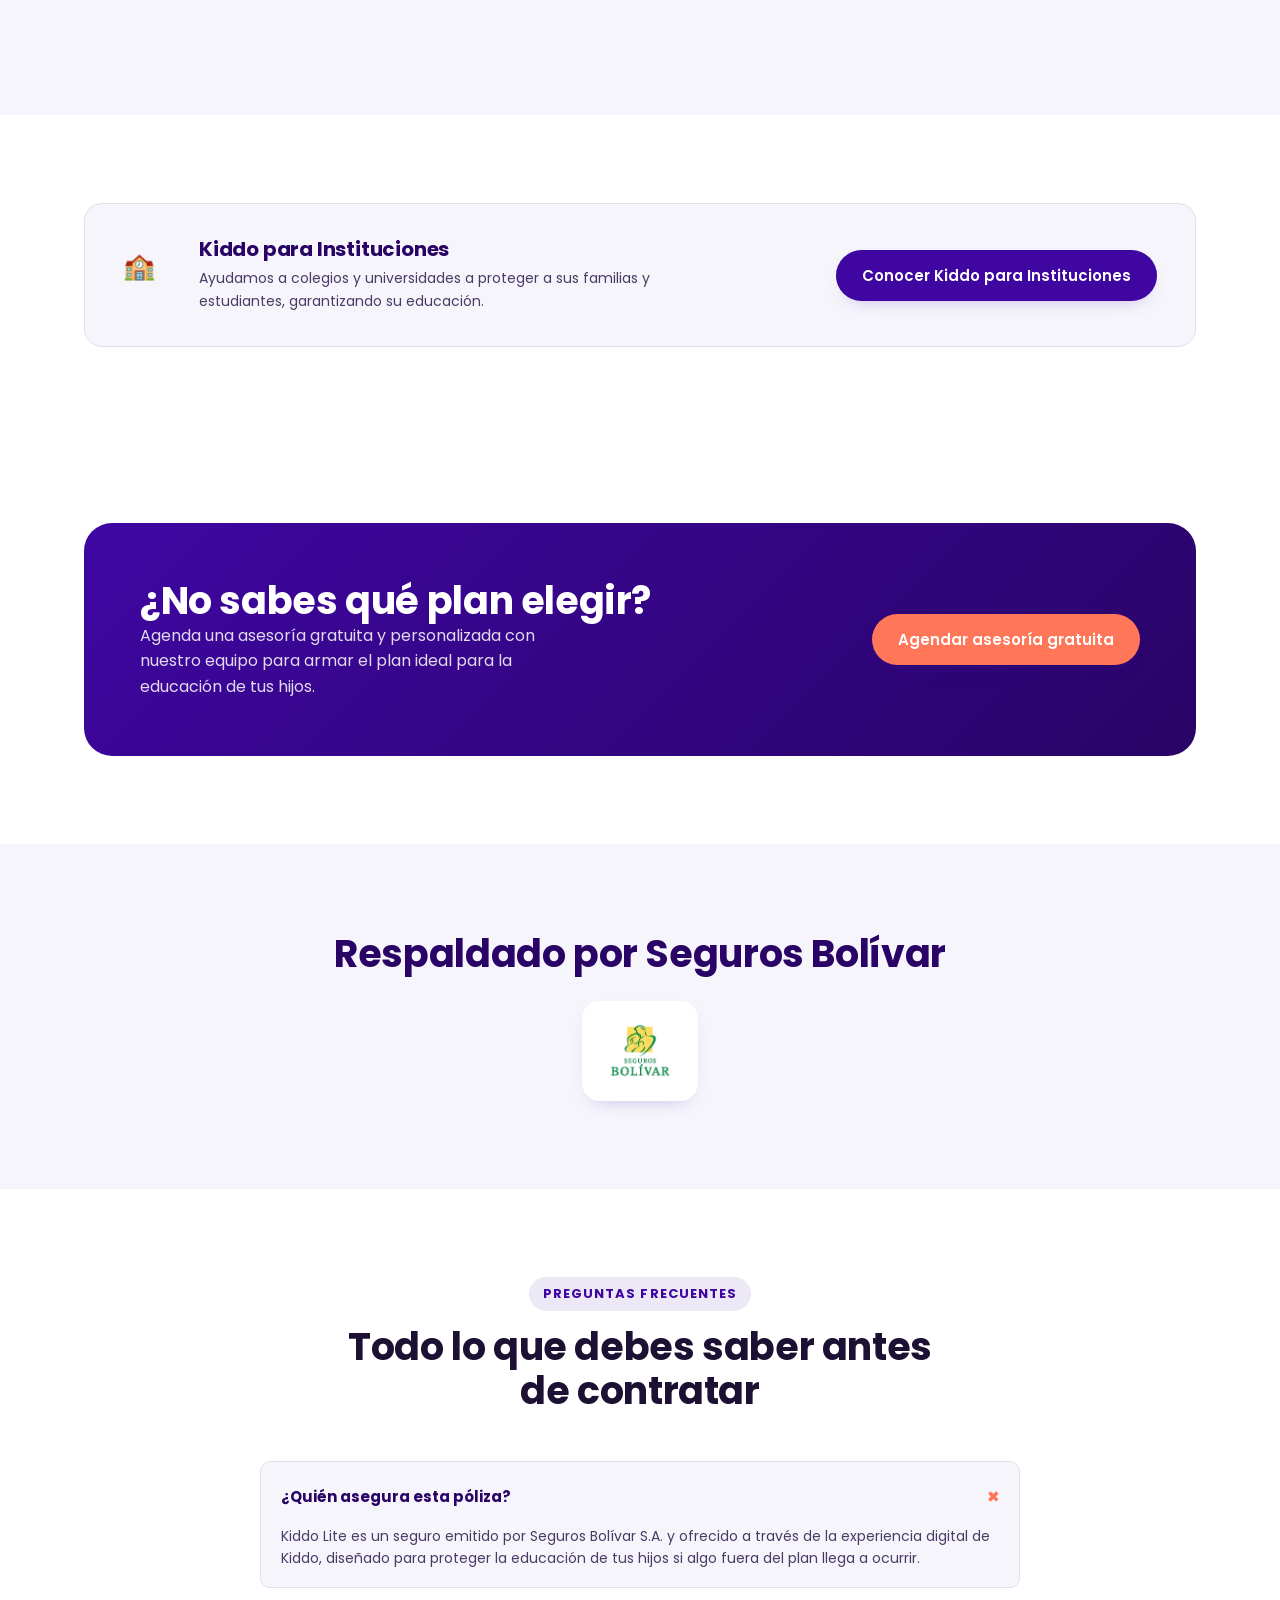
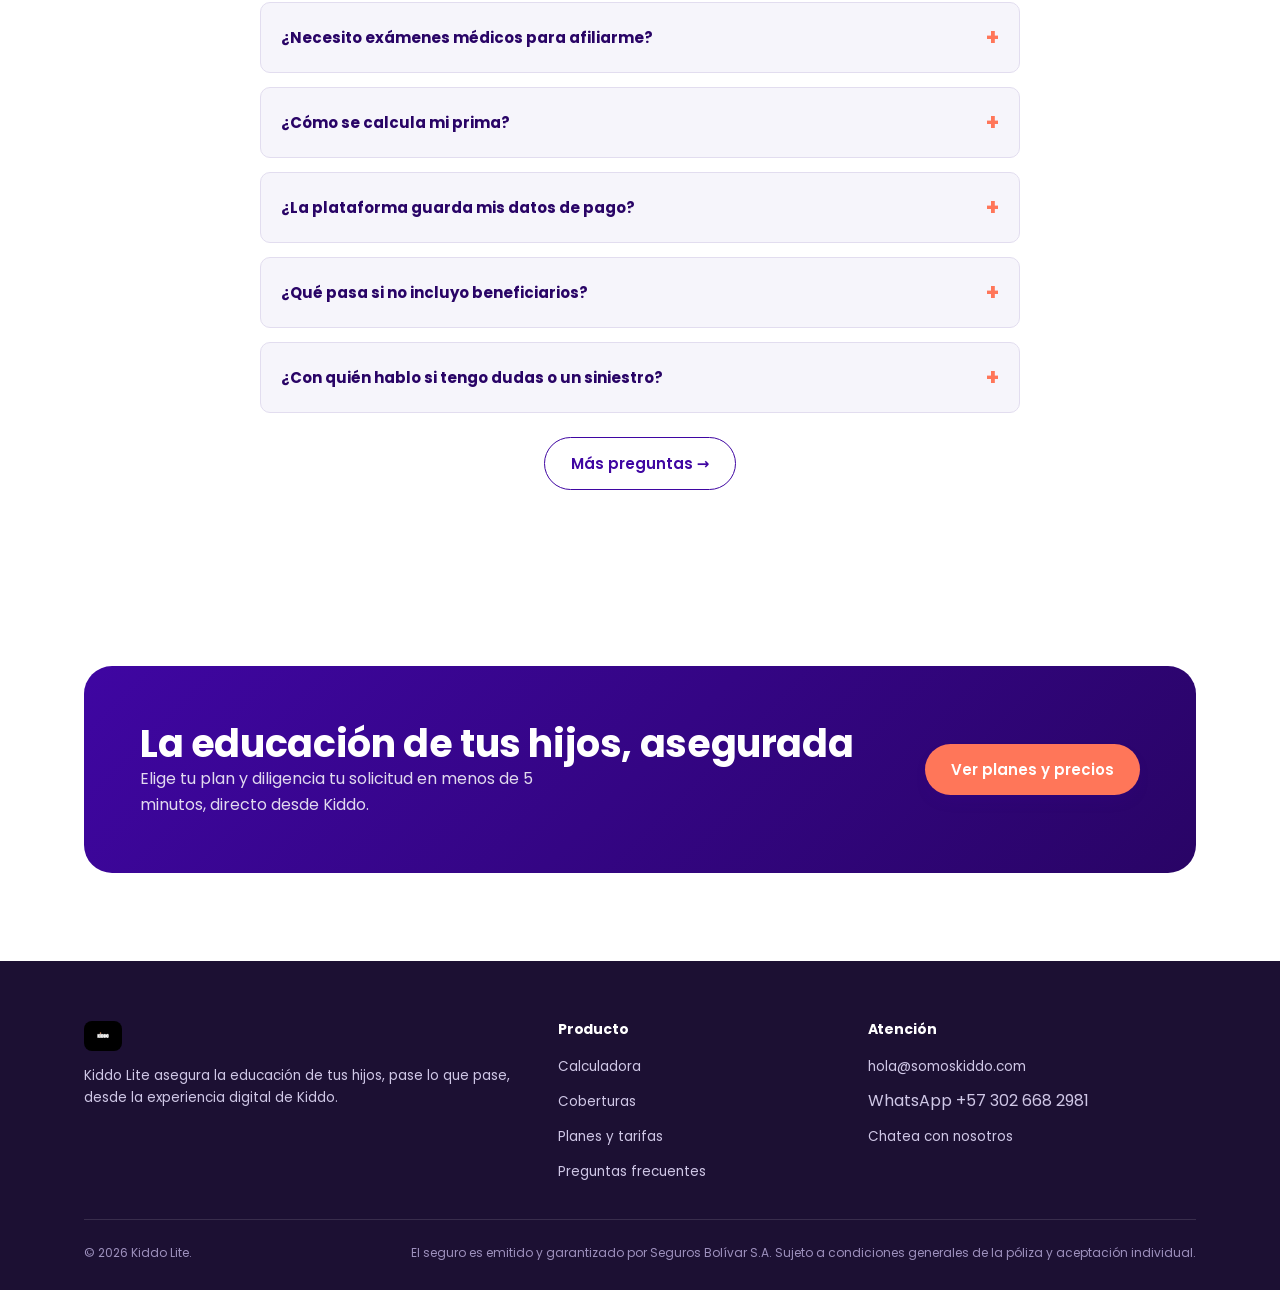
==== commit 7c8b562e: "Capturar medio de pago en el checkout (sin datos de tarjeta) Reemplaza los botones de Mercado Pago e" ====
--- a/index.html
+++ b/index.html
@@ -141,8 +141,8 @@
       </div>
       <div class="step-card">
         <div class="step-num">4</div>
-        <h3>Paga y queda protegido</h3>
-        <p>Finaliza el pago en la pasarela segura de tu plan. Nosotros no almacenamos tus datos de pago.</p>
+        <h3>Elige tu medio de pago</h3>
+        <p>Débito de cuenta de ahorro, corriente o tarjeta. Nunca capturamos el número completo de tu tarjeta.</p>
       </div>
     </div>
   </div>
@@ -272,7 +272,7 @@
       </details>
       <details class="faq-item">
         <summary>¿La plataforma guarda mis datos de pago?</summary>
-        <p>No. Esta plataforma solo captura tus datos como tomador y asegurado para la solicitud. El pago se realiza en la pasarela segura de tu plan; nunca solicitamos ni almacenamos números de tarjeta o cuenta aquí.</p>
+        <p>Si eliges débito de cuenta de ahorro o corriente, capturamos el número de cuenta y la entidad bancaria para configurar el cobro de tu prima. Si eliges tarjeta, nunca te pedimos el número completo: te enviamos por correo las instrucciones de pago junto con la firma de la solicitud.</p>
       </details>
       <details class="faq-item">
         <summary>¿Qué pasa si no incluyo beneficiarios?</summary>
--- a/assets/css/styles.css
+++ b/assets/css/styles.css
@@ -1243,26 +1243,37 @@
   color: var(--morado);
 }
 
-.pay-options {
-  display: grid;
-  grid-template-columns: repeat(3, 1fr);
+.medio-pago-shell {
+  width: 100%;
+  text-align: left;
+  border: 1px solid var(--linea);
+  border-radius: var(--radio);
+  padding: 26px;
+  margin-top: 10px;
+}
+
+.mp-label {
+  display: block;
+  font-size: 13px;
+  font-weight: 700;
+  color: var(--tinta);
+  margin-bottom: 12px;
+}
+
+.confirm-final {
+  display: grid;
+  justify-items: center;
   gap: 14px;
-  width: 100%;
-  margin-top: 10px;
-}
-
-.pay-option {
-  border: 1.5px solid var(--linea);
-  border-radius: var(--radio-sm);
-  padding: 18px;
-  display: grid;
-  gap: 10px;
-}
-
-.pay-option .amount {
+  text-align: center;
+}
+
+.confirm-final h3 {
+  color: var(--morado-oscuro);
   font-size: 20px;
-  font-weight: 800;
-  color: var(--morado-oscuro);
+}
+
+.confirm-final p {
+  max-width: 420px;
 }
 
 /* ---------- Utilidades ---------- */
@@ -1467,10 +1478,6 @@
     flex-direction: column;
   }
 
-  .pay-options {
-    grid-template-columns: 1fr;
-  }
-
   .steps-grid,
   .eligibility-grid {
     grid-template-columns: 1fr;
